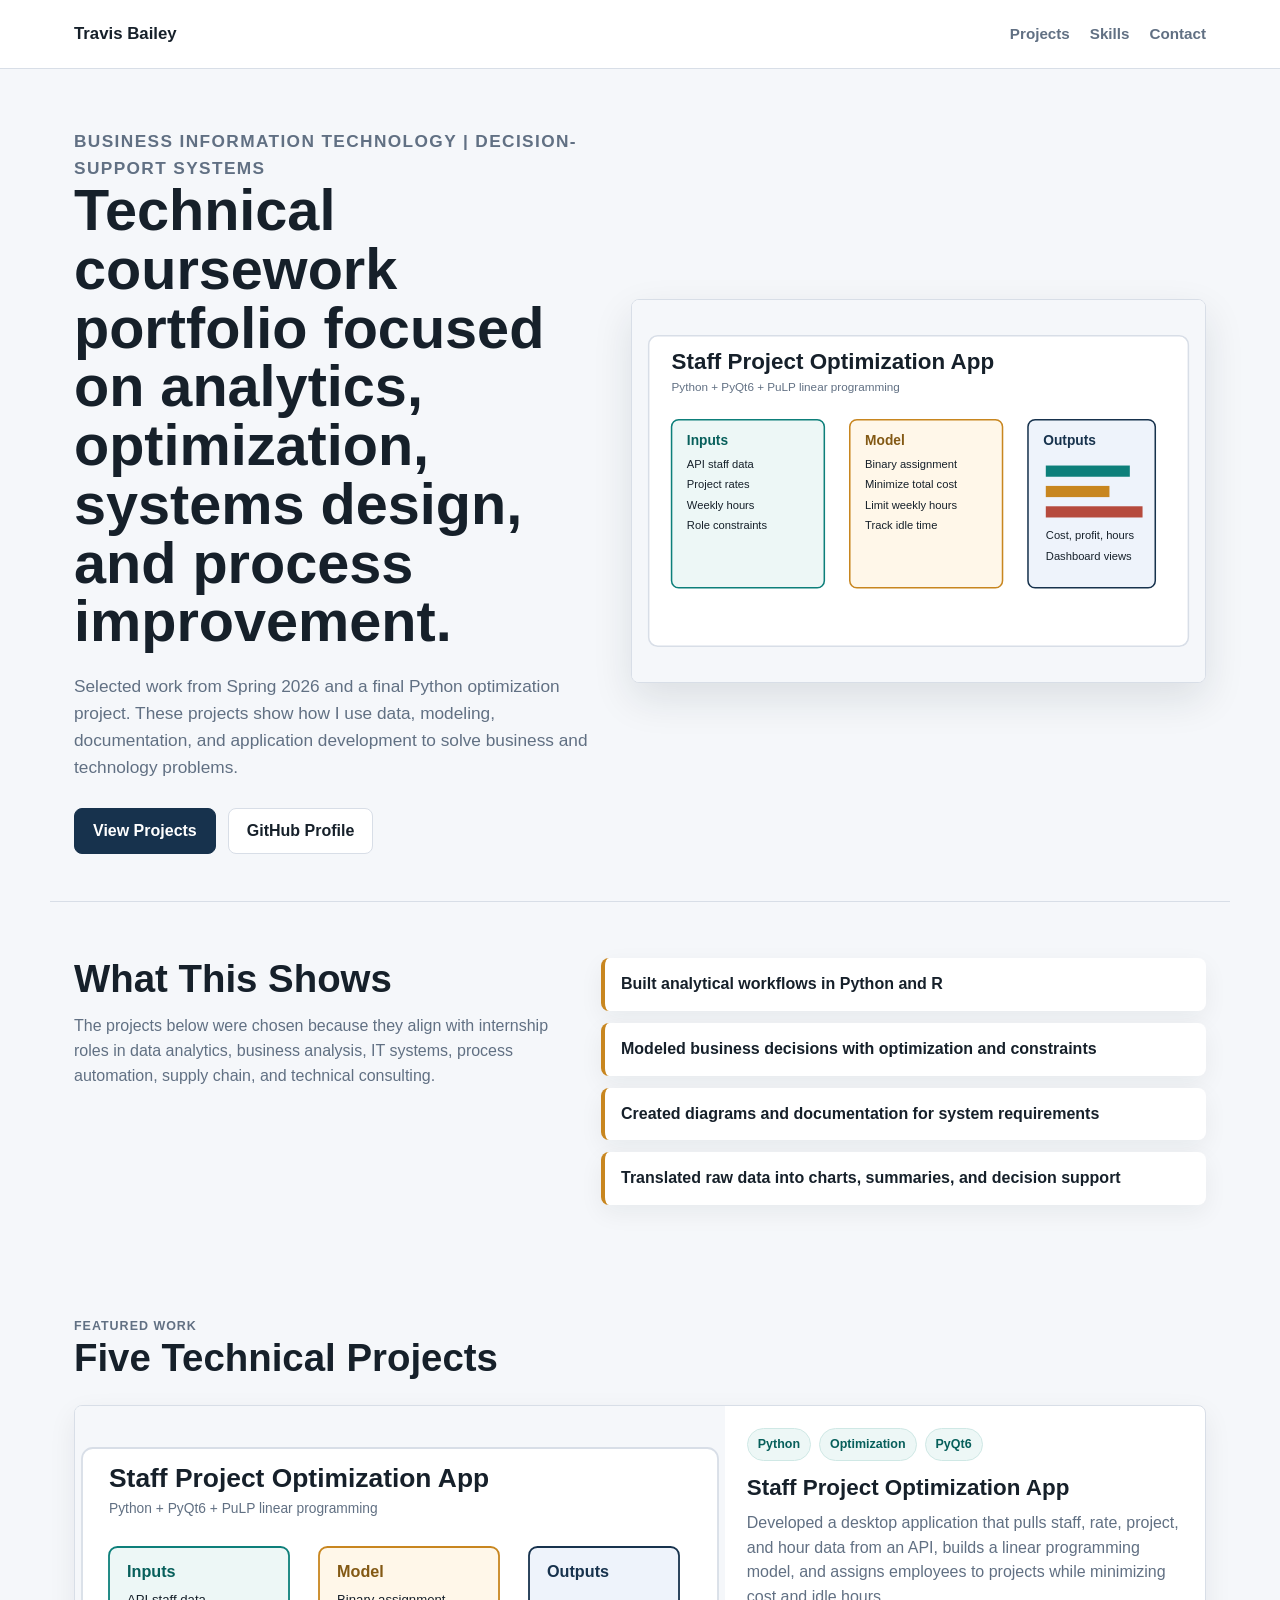
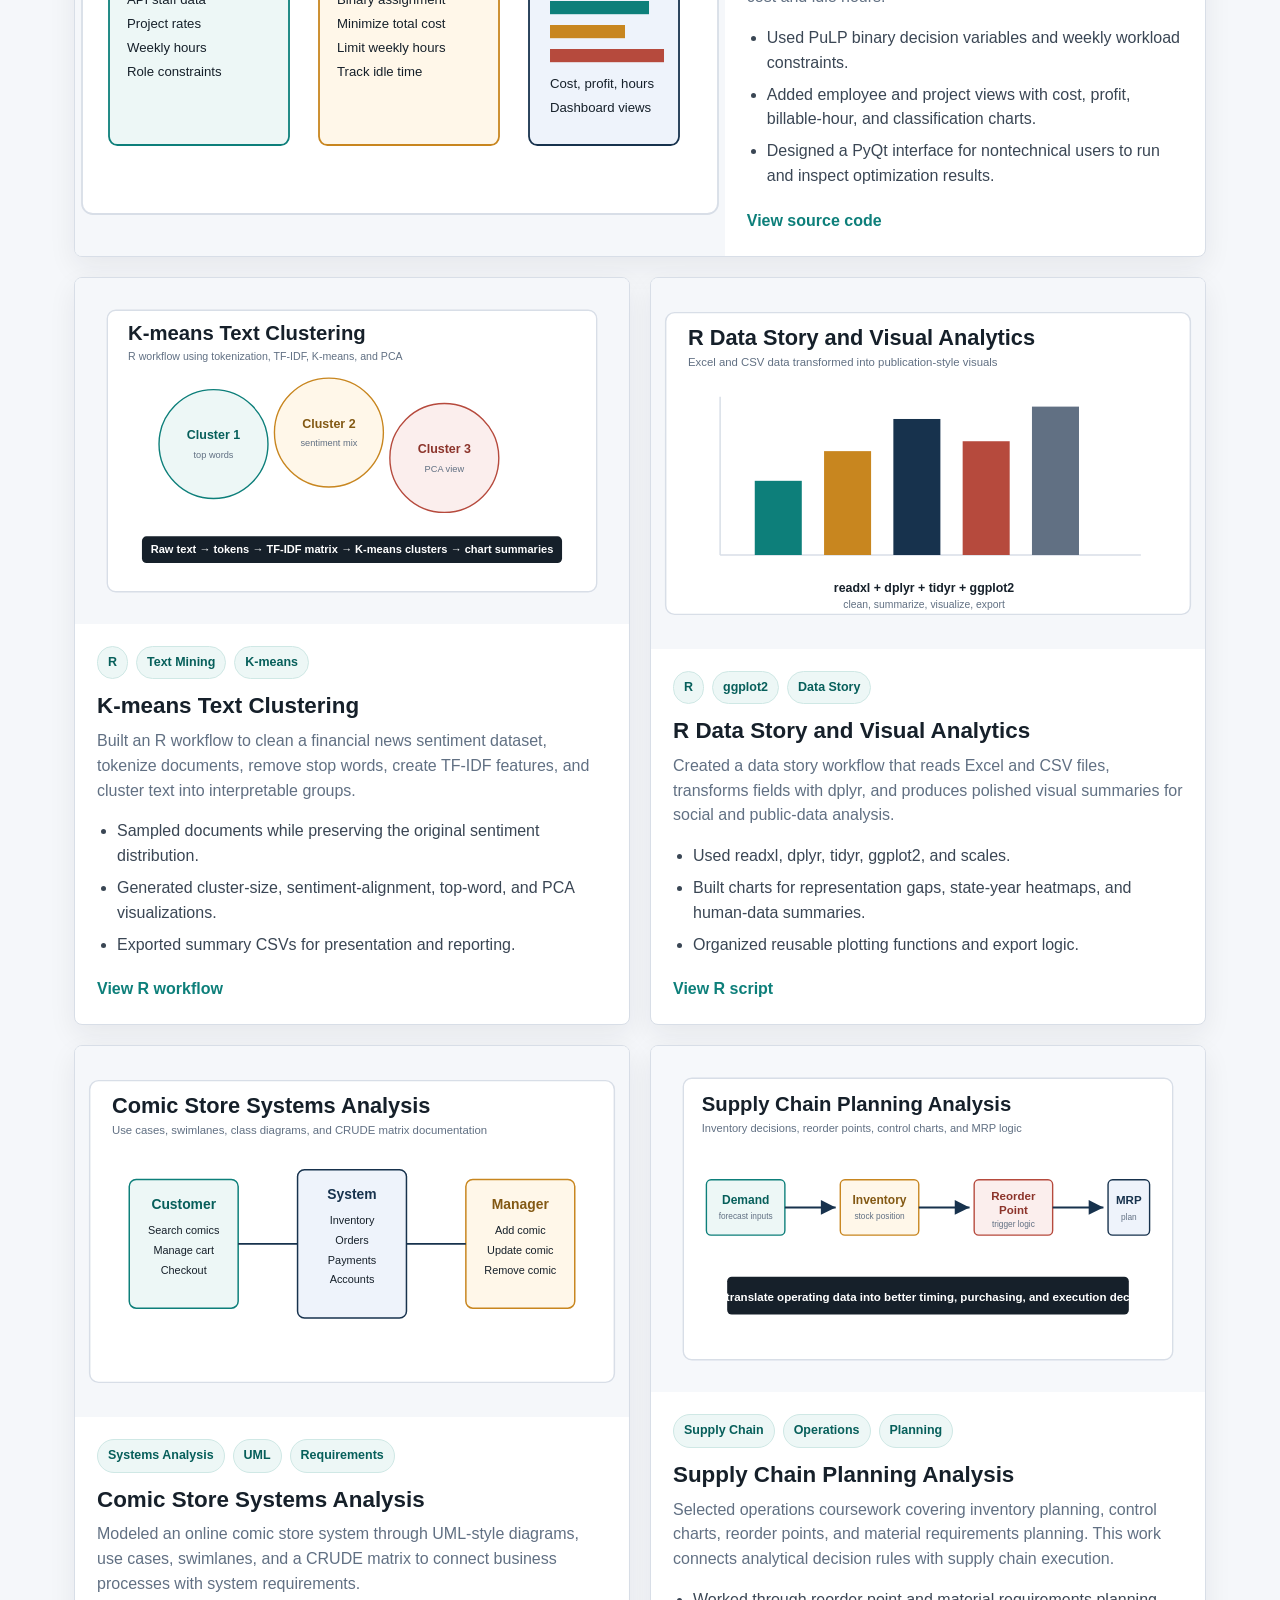
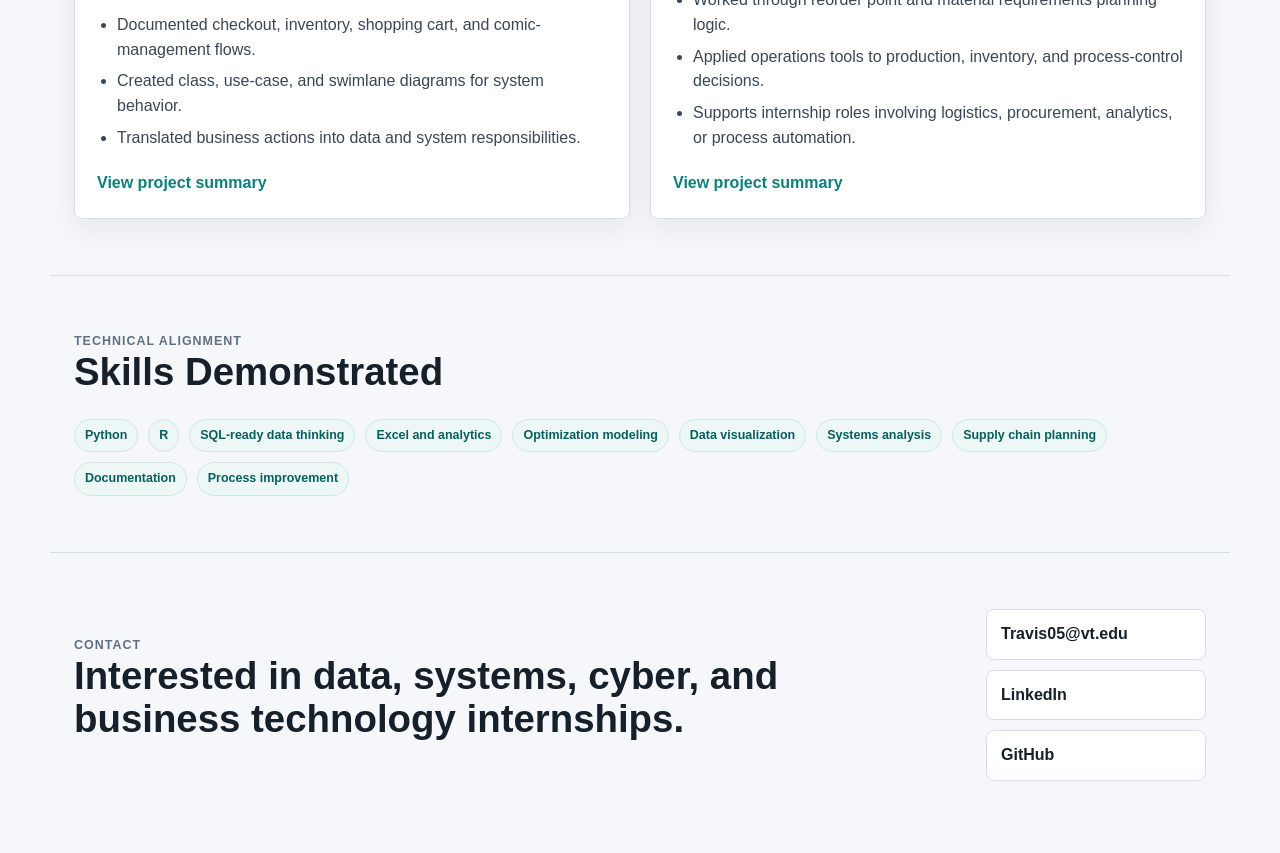
==== index.html @ 31c04463 "Add files via upload" ====
<!doctype html>
<html lang="en">
  <head>
    <meta charset="utf-8">
    <meta name="viewport" content="width=device-width, initial-scale=1">
    <title>Travis Bailey | Technical Project Portfolio</title>
    <meta
      name="description"
      content="Technical portfolio for Travis Bailey, featuring analytics, optimization, systems analysis, and supply chain coursework."
    >
    <link rel="stylesheet" href="styles.css">
  </head>
  <body>
    <header class="site-header">
      <nav class="nav" aria-label="Primary">
        <a class="brand" href="#top">Travis Bailey</a>
        <div class="nav-links">
          <a href="#projects">Projects</a>
          <a href="#skills">Skills</a>
          <a href="#contact">Contact</a>
        </div>
      </nav>
    </header>

    <main id="top">
      <section class="hero">
        <div class="hero-copy">
          <p class="eyebrow">Business Information Technology | Decision-Support Systems</p>
          <h1>Technical coursework portfolio focused on analytics, optimization, systems design, and process improvement.</h1>
          <p>
            Selected work from Spring 2026 and a final Python optimization project. These projects show how I use data,
            modeling, documentation, and application development to solve business and technology problems.
          </p>
          <div class="hero-actions">
            <a class="button primary" href="#projects">View Projects</a>
            <a class="button secondary" href="https://github.com/tavisbailey3454">GitHub Profile</a>
          </div>
        </div>
        <figure class="hero-visual">
          <img src="assets/images/staff-project-optimization.svg" alt="Illustrated dashboard for a Python staffing optimization app">
        </figure>
      </section>

      <section class="section intro" aria-labelledby="portfolio-summary">
        <div>
          <h2 id="portfolio-summary">What This Shows</h2>
          <p>
            The projects below were chosen because they align with internship roles in data analytics, business analysis,
            IT systems, process automation, supply chain, and technical consulting.
          </p>
        </div>
        <ul class="proof-points">
          <li>Built analytical workflows in Python and R</li>
          <li>Modeled business decisions with optimization and constraints</li>
          <li>Created diagrams and documentation for system requirements</li>
          <li>Translated raw data into charts, summaries, and decision support</li>
        </ul>
      </section>

      <section class="section" id="projects" aria-labelledby="project-heading">
        <div class="section-heading">
          <p class="eyebrow">Featured Work</p>
          <h2 id="project-heading">Five Technical Projects</h2>
        </div>

        <div class="project-grid">
          <article class="project-card featured">
            <img src="assets/images/staff-project-optimization.svg" alt="Python app dashboard illustration for staffing optimization">
            <div class="project-body">
              <div class="project-meta">
                <span>Python</span>
                <span>Optimization</span>
                <span>PyQt6</span>
              </div>
              <h3>Staff Project Optimization App</h3>
              <p>
                Developed a desktop application that pulls staff, rate, project, and hour data from an API, builds a
                linear programming model, and assigns employees to projects while minimizing cost and idle hours.
              </p>
              <ul>
                <li>Used PuLP binary decision variables and weekly workload constraints.</li>
                <li>Added employee and project views with cost, profit, billable-hour, and classification charts.</li>
                <li>Designed a PyQt interface for nontechnical users to run and inspect optimization results.</li>
              </ul>
              <a href="projects/staff-project-optimization/staff_project_optimization.py">View source code</a>
            </div>
          </article>

          <article class="project-card">
            <img src="assets/images/kmeans-text-clustering.svg" alt="K-means text clustering visualization">
            <div class="project-body">
              <div class="project-meta">
                <span>R</span>
                <span>Text Mining</span>
                <span>K-means</span>
              </div>
              <h3>K-means Text Clustering</h3>
              <p>
                Built an R workflow to clean a financial news sentiment dataset, tokenize documents, remove stop words,
                create TF-IDF features, and cluster text into interpretable groups.
              </p>
              <ul>
                <li>Sampled documents while preserving the original sentiment distribution.</li>
                <li>Generated cluster-size, sentiment-alignment, top-word, and PCA visualizations.</li>
                <li>Exported summary CSVs for presentation and reporting.</li>
              </ul>
              <a href="projects/kmeans-text-clustering/kmeans_text_clustering.R">View R workflow</a>
            </div>
          </article>

          <article class="project-card">
            <img src="assets/images/r-data-story.svg" alt="R data story visualization">
            <div class="project-body">
              <div class="project-meta">
                <span>R</span>
                <span>ggplot2</span>
                <span>Data Story</span>
              </div>
              <h3>R Data Story and Visual Analytics</h3>
              <p>
                Created a data story workflow that reads Excel and CSV files, transforms fields with dplyr, and produces
                polished visual summaries for social and public-data analysis.
              </p>
              <ul>
                <li>Used readxl, dplyr, tidyr, ggplot2, and scales.</li>
                <li>Built charts for representation gaps, state-year heatmaps, and human-data summaries.</li>
                <li>Organized reusable plotting functions and export logic.</li>
              </ul>
              <a href="projects/data-story-r-analytics/cool_data_story.R">View R script</a>
            </div>
          </article>

          <article class="project-card">
            <img src="assets/images/comic-store-systems-analysis.svg" alt="Systems analysis diagram for comic store project">
            <div class="project-body">
              <div class="project-meta">
                <span>Systems Analysis</span>
                <span>UML</span>
                <span>Requirements</span>
              </div>
              <h3>Comic Store Systems Analysis</h3>
              <p>
                Modeled an online comic store system through UML-style diagrams, use cases, swimlanes, and a CRUDE matrix
                to connect business processes with system requirements.
              </p>
              <ul>
                <li>Documented checkout, inventory, shopping cart, and comic-management flows.</li>
                <li>Created class, use-case, and swimlane diagrams for system behavior.</li>
                <li>Translated business actions into data and system responsibilities.</li>
              </ul>
              <a href="projects/comic-store-systems-analysis/README.md">View project summary</a>
            </div>
          </article>

          <article class="project-card">
            <img src="assets/images/supply-chain-planning.svg" alt="Supply chain planning flow from demand to reorder and material requirements">
            <div class="project-body">
              <div class="project-meta">
                <span>Supply Chain</span>
                <span>Operations</span>
                <span>Planning</span>
              </div>
              <h3>Supply Chain Planning Analysis</h3>
              <p>
                Selected operations coursework covering inventory planning, control charts, reorder points, and material
                requirements planning. This work connects analytical decision rules with supply chain execution.
              </p>
              <ul>
                <li>Worked through reorder point and material requirements planning logic.</li>
                <li>Applied operations tools to production, inventory, and process-control decisions.</li>
                <li>Supports internship roles involving logistics, procurement, analytics, or process automation.</li>
              </ul>
              <a href="projects/supply-chain-planning/README.md">View project summary</a>
            </div>
          </article>
        </div>
      </section>

      <section class="section skills" id="skills" aria-labelledby="skills-heading">
        <div class="section-heading">
          <p class="eyebrow">Technical Alignment</p>
          <h2 id="skills-heading">Skills Demonstrated</h2>
        </div>
        <div class="skill-list">
          <span>Python</span>
          <span>R</span>
          <span>SQL-ready data thinking</span>
          <span>Excel and analytics</span>
          <span>Optimization modeling</span>
          <span>Data visualization</span>
          <span>Systems analysis</span>
          <span>Supply chain planning</span>
          <span>Documentation</span>
          <span>Process improvement</span>
        </div>
      </section>

      <section class="section contact" id="contact" aria-labelledby="contact-heading">
        <div>
          <p class="eyebrow">Contact</p>
          <h2 id="contact-heading">Interested in data, systems, cyber, and business technology internships.</h2>
        </div>
        <div class="contact-links">
          <a href="mailto:Travis05@vt.edu">Travis05@vt.edu</a>
          <a href="https://linkedin.com/in/travis-bailey-7789a0212">LinkedIn</a>
          <a href="https://github.com/tavisbailey3454">GitHub</a>
        </div>
      </section>
    </main>
  </body>
</html>
---- styles.css ----
:root {
  color-scheme: light;
  --ink: #16202a;
  --muted: #617083;
  --line: #d8dee7;
  --panel: #ffffff;
  --soft: #f5f7fa;
  --navy: #17324d;
  --teal: #0d7f7a;
  --gold: #c8861f;
  --red: #b64a3d;
  --shadow: 0 16px 40px rgba(22, 32, 42, 0.11);
}

* {
  box-sizing: border-box;
}

html {
  scroll-behavior: smooth;
}

body {
  margin: 0;
  background: var(--soft);
  color: var(--ink);
  font-family: Arial, Helvetica, sans-serif;
  line-height: 1.55;
}

a {
  color: var(--teal);
  text-decoration: none;
}

a:hover {
  text-decoration: underline;
}

img {
  display: block;
  max-width: 100%;
}

.site-header {
  position: sticky;
  top: 0;
  z-index: 10;
  background: rgba(255, 255, 255, 0.94);
  border-bottom: 1px solid var(--line);
  backdrop-filter: blur(14px);
}

.nav {
  align-items: center;
  display: flex;
  justify-content: space-between;
  margin: 0 auto;
  max-width: 1180px;
  min-height: 68px;
  padding: 0 24px;
}

.brand {
  color: var(--ink);
  font-size: 1.05rem;
  font-weight: 800;
}

.nav-links {
  display: flex;
  gap: 20px;
}

.nav-links a {
  color: var(--muted);
  font-size: 0.95rem;
  font-weight: 700;
}

.hero {
  align-items: center;
  display: grid;
  gap: 36px;
  grid-template-columns: minmax(0, 0.95fr) minmax(420px, 1.05fr);
  margin: 0 auto;
  max-width: 1180px;
  min-height: calc(100vh - 68px);
  padding: 54px 24px 42px;
}

.hero-copy h1 {
  font-size: clamp(2.1rem, 4.5vw, 4.65rem);
  line-height: 1.02;
  margin: 0 0 22px;
}

.hero-copy p {
  color: var(--muted);
  font-size: 1.08rem;
  margin: 0;
  max-width: 680px;
}

.eyebrow {
  color: var(--teal);
  font-size: 0.78rem;
  font-weight: 800;
  letter-spacing: 0.08em;
  margin: 0 0 12px;
  text-transform: uppercase;
}

.hero-actions {
  display: flex;
  flex-wrap: wrap;
  gap: 12px;
  margin-top: 28px;
}

.button {
  align-items: center;
  border: 1px solid var(--line);
  border-radius: 8px;
  display: inline-flex;
  font-weight: 800;
  min-height: 46px;
  padding: 0 18px;
}

.button.primary {
  background: var(--navy);
  border-color: var(--navy);
  color: #ffffff;
}

.button.secondary {
  background: #ffffff;
  color: var(--ink);
}

.hero-visual {
  background: #ffffff;
  border: 1px solid var(--line);
  border-radius: 8px;
  box-shadow: var(--shadow);
  margin: 0;
  overflow: hidden;
}

.hero-visual img {
  aspect-ratio: 3 / 2;
  height: 100%;
  object-fit: cover;
  width: 100%;
}

.section {
  margin: 0 auto;
  max-width: 1180px;
  padding: 56px 24px;
}

.intro {
  align-items: start;
  border-top: 1px solid var(--line);
  display: grid;
  gap: 32px;
  grid-template-columns: minmax(0, 0.9fr) minmax(320px, 1.1fr);
}

.section h2 {
  font-size: clamp(1.6rem, 3vw, 2.45rem);
  line-height: 1.1;
  margin: 0 0 14px;
}

.section p {
  color: var(--muted);
  margin: 0;
}

.proof-points {
  display: grid;
  gap: 12px;
  list-style: none;
  margin: 0;
  padding: 0;
}

.proof-points li {
  background: #ffffff;
  border-left: 4px solid var(--gold);
  border-radius: 8px;
  box-shadow: 0 8px 24px rgba(22, 32, 42, 0.06);
  font-weight: 700;
  padding: 14px 16px;
}

.section-heading {
  margin-bottom: 26px;
}

.project-grid {
  display: grid;
  gap: 20px;
  grid-template-columns: repeat(2, minmax(0, 1fr));
}

.project-card {
  background: var(--panel);
  border: 1px solid var(--line);
  border-radius: 8px;
  box-shadow: 0 10px 28px rgba(22, 32, 42, 0.07);
  display: flex;
  flex-direction: column;
  overflow: hidden;
}

.project-card.featured {
  grid-column: 1 / -1;
  display: grid;
  grid-template-columns: minmax(0, 1.15fr) minmax(380px, 0.85fr);
}

.project-card img {
  aspect-ratio: 16 / 10;
  background: #eef2f5;
  height: 100%;
  object-fit: cover;
  width: 100%;
}

.project-card.featured img {
  aspect-ratio: auto;
}

.project-body {
  display: flex;
  flex: 1;
  flex-direction: column;
  padding: 22px;
}

.project-meta {
  display: flex;
  flex-wrap: wrap;
  gap: 8px;
  margin-bottom: 14px;
}

.project-meta span,
.skill-list span {
  background: #edf7f6;
  border: 1px solid #cfe8e5;
  border-radius: 999px;
  color: #075f5b;
  font-size: 0.78rem;
  font-weight: 800;
  padding: 6px 10px;
}

.project-card h3 {
  font-size: 1.4rem;
  line-height: 1.15;
  margin: 0 0 10px;
}

.project-card p {
  color: var(--muted);
  margin: 0 0 16px;
}

.project-card ul {
  color: #3a4654;
  margin: 0 0 20px;
  padding-left: 20px;
}

.project-card li + li {
  margin-top: 7px;
}

.project-card a {
  font-weight: 800;
  margin-top: auto;
}

.skills {
  border-top: 1px solid var(--line);
}

.skill-list {
  display: flex;
  flex-wrap: wrap;
  gap: 10px;
}

.contact {
  align-items: center;
  border-top: 1px solid var(--line);
  display: flex;
  gap: 24px;
  justify-content: space-between;
  padding-bottom: 72px;
}

.contact h2 {
  max-width: 760px;
}

.contact-links {
  display: flex;
  flex-direction: column;
  gap: 10px;
  min-width: 220px;
}

.contact-links a {
  background: #ffffff;
  border: 1px solid var(--line);
  border-radius: 8px;
  color: var(--ink);
  font-weight: 800;
  padding: 12px 14px;
}

@media (max-width: 900px) {
  .hero,
  .intro,
  .project-card.featured {
    grid-template-columns: 1fr;
  }

  .hero {
    min-height: auto;
  }

  .project-grid {
    grid-template-columns: 1fr;
  }

  .contact {
    align-items: flex-start;
    flex-direction: column;
  }
}

@media (max-width: 620px) {
  .nav {
    align-items: flex-start;
    flex-direction: column;
    gap: 10px;
    padding-bottom: 14px;
    padding-top: 14px;
  }

  .nav-links {
    gap: 14px;
  }

  .hero,
  .section {
    padding-left: 18px;
    padding-right: 18px;
  }
}
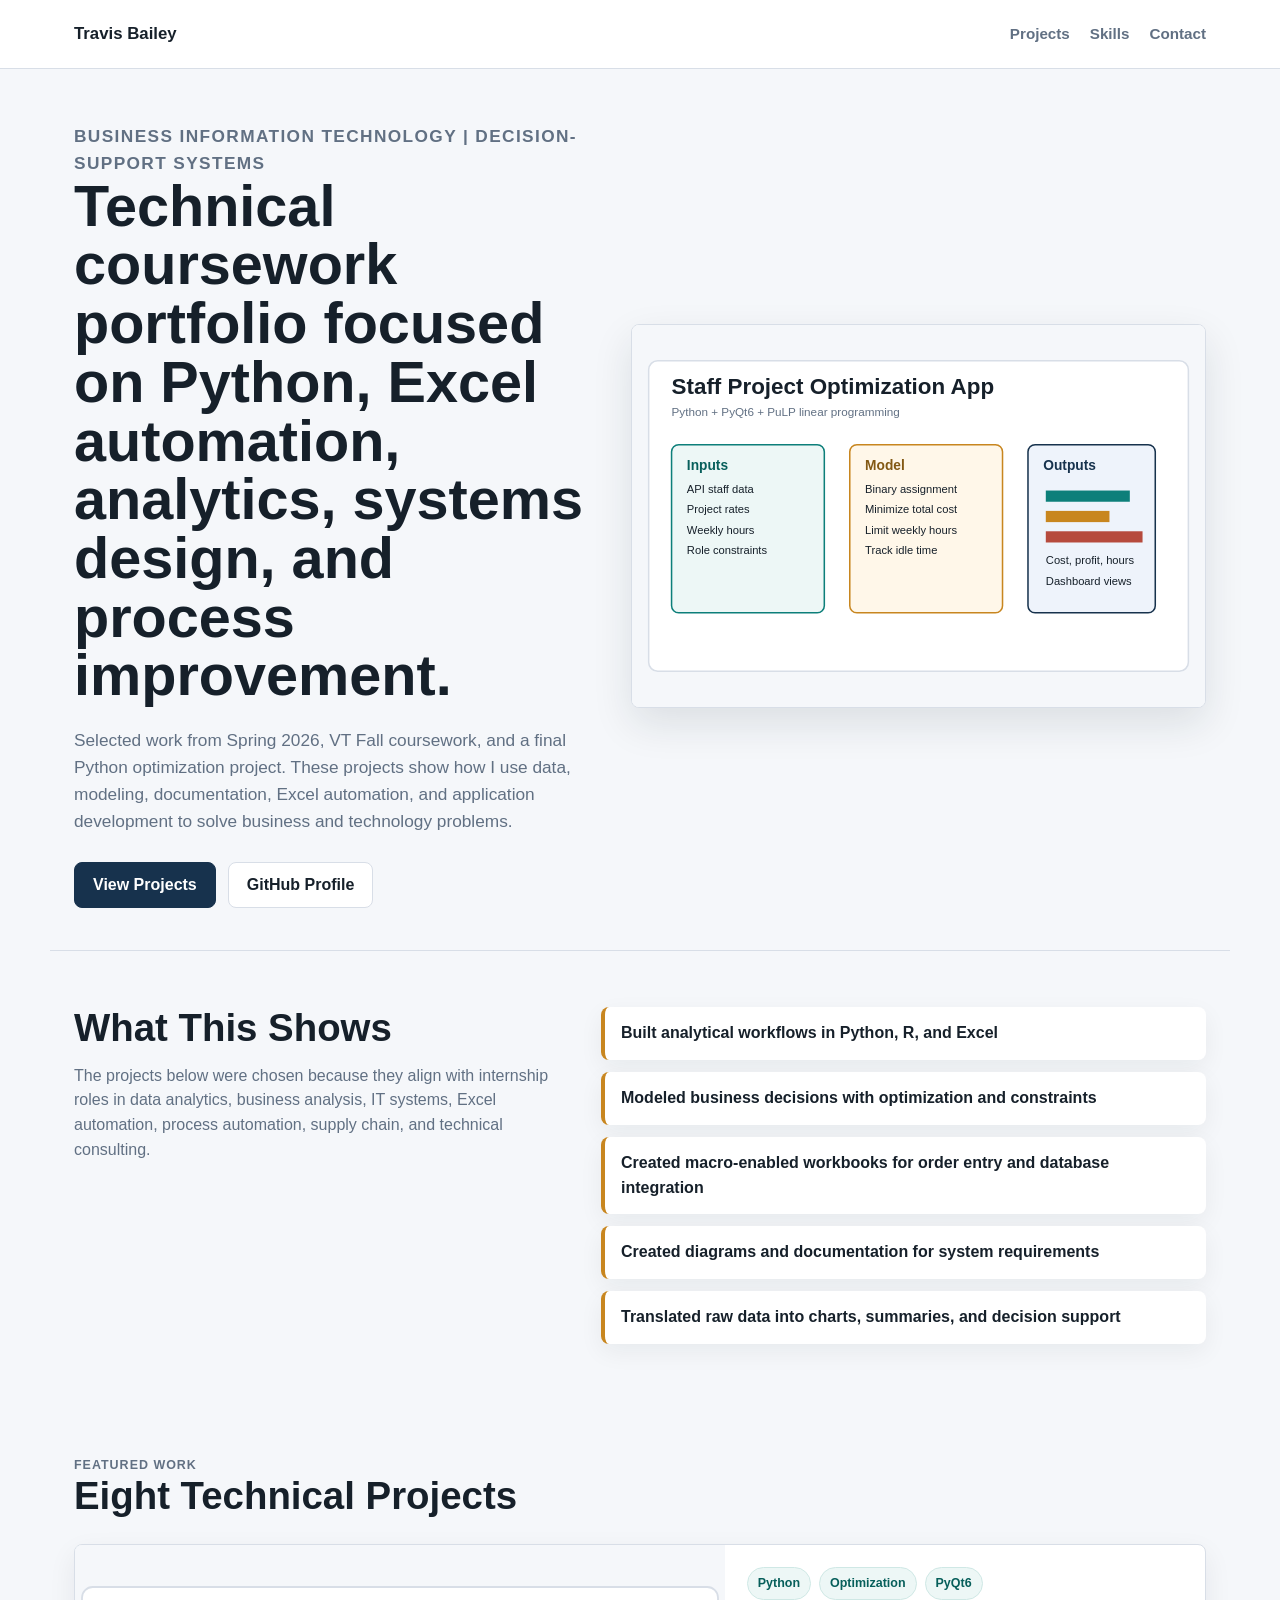
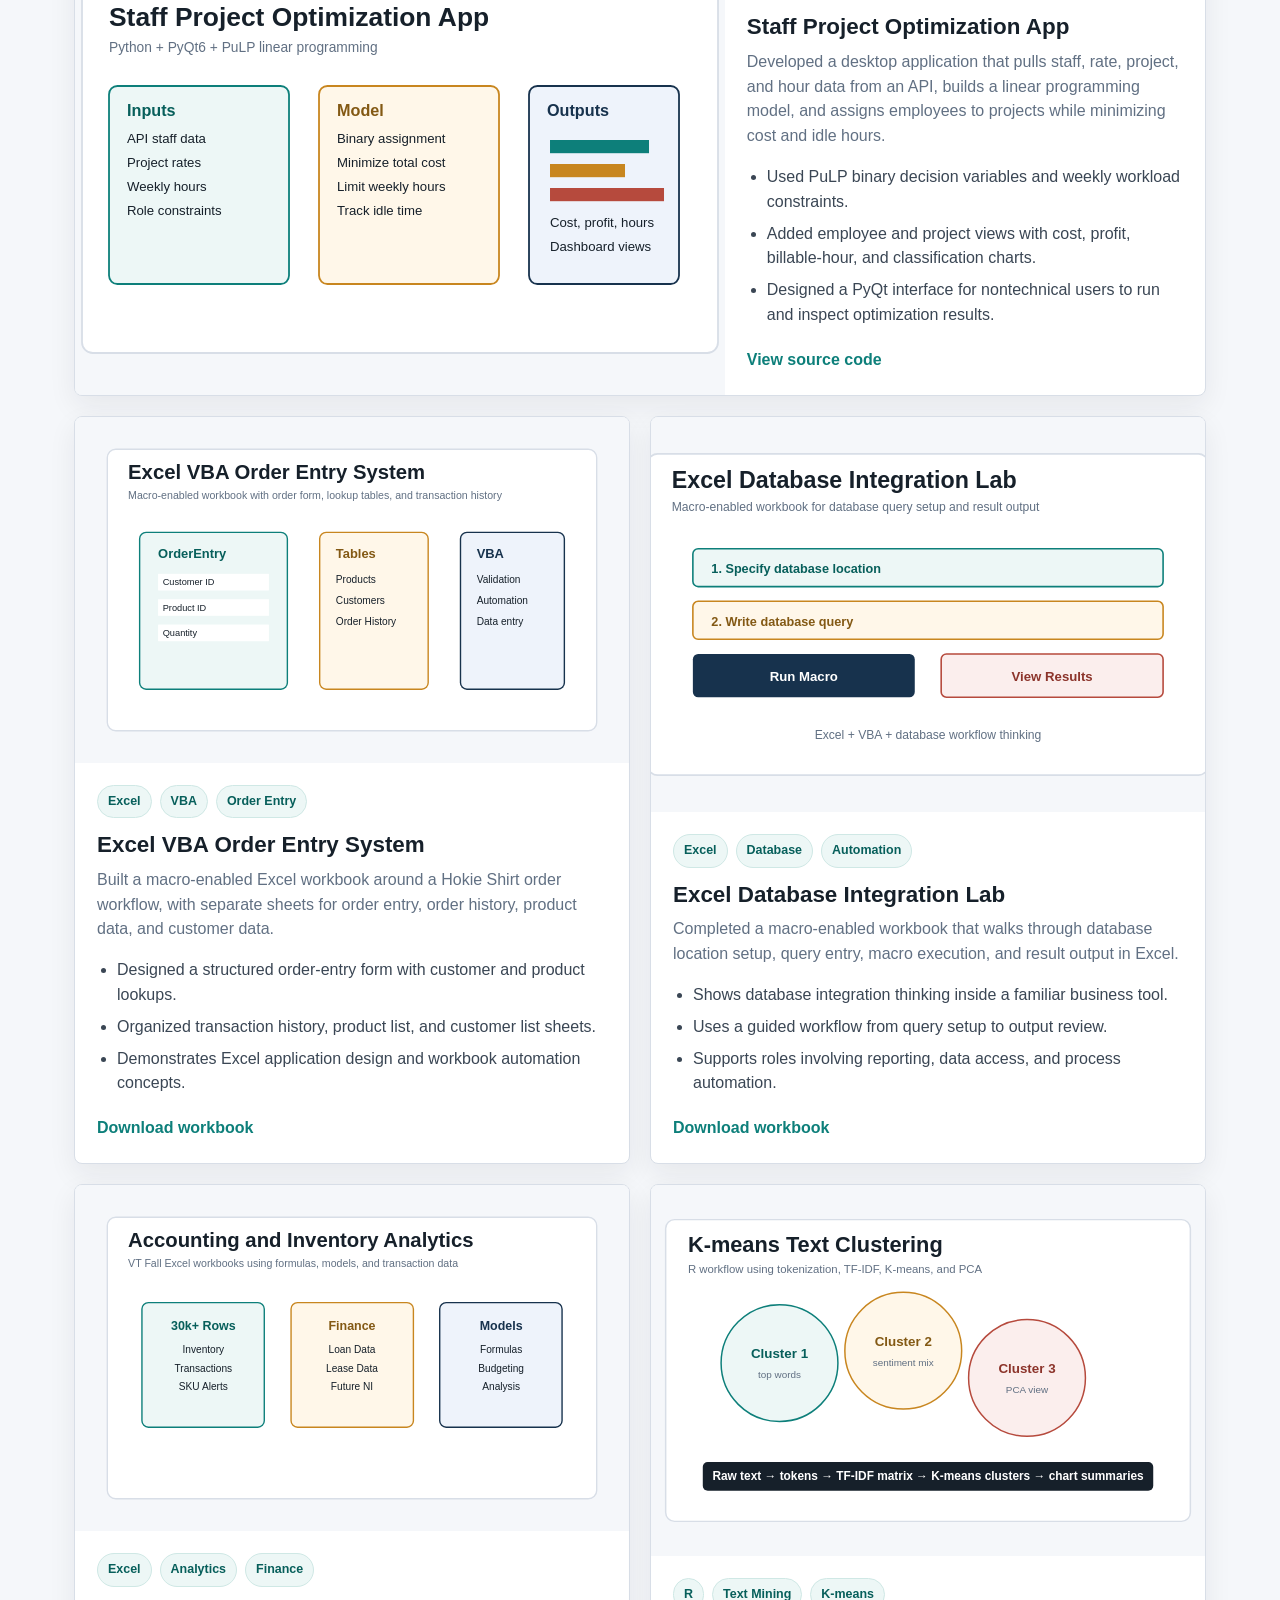
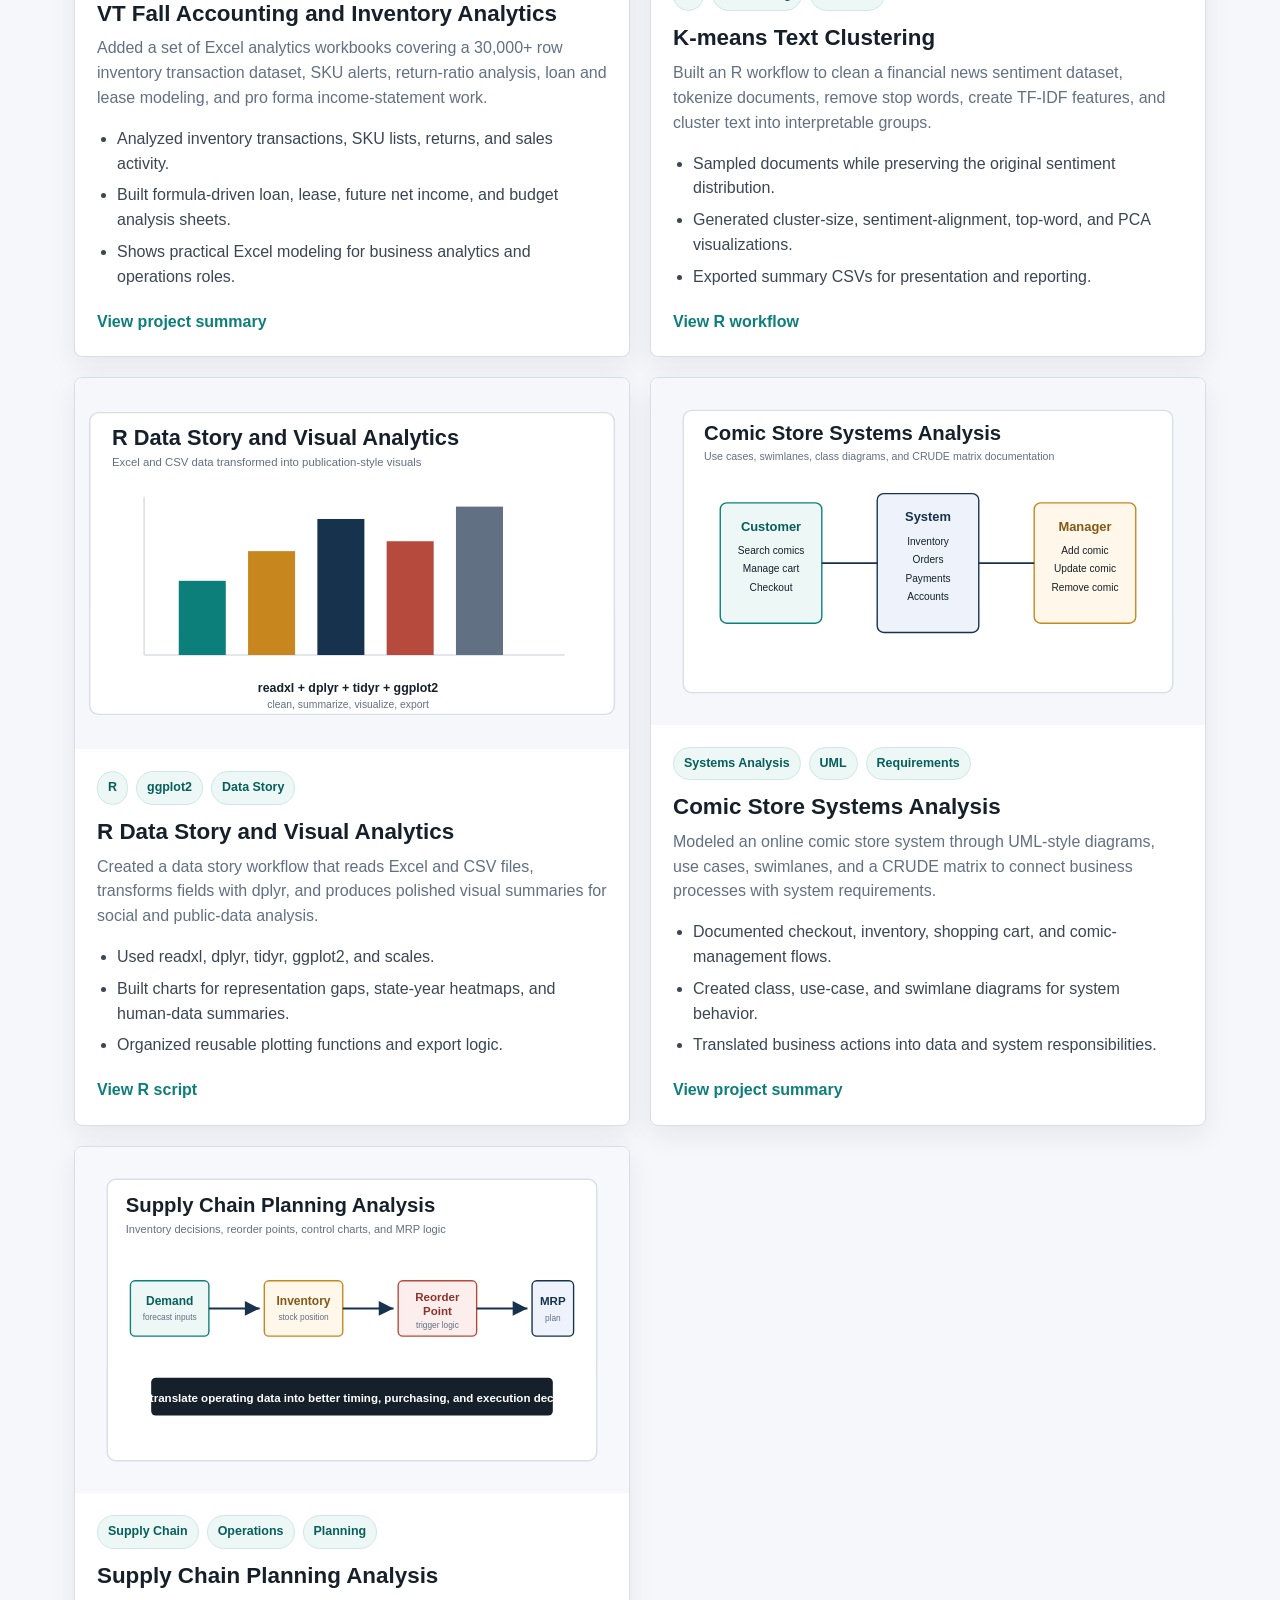
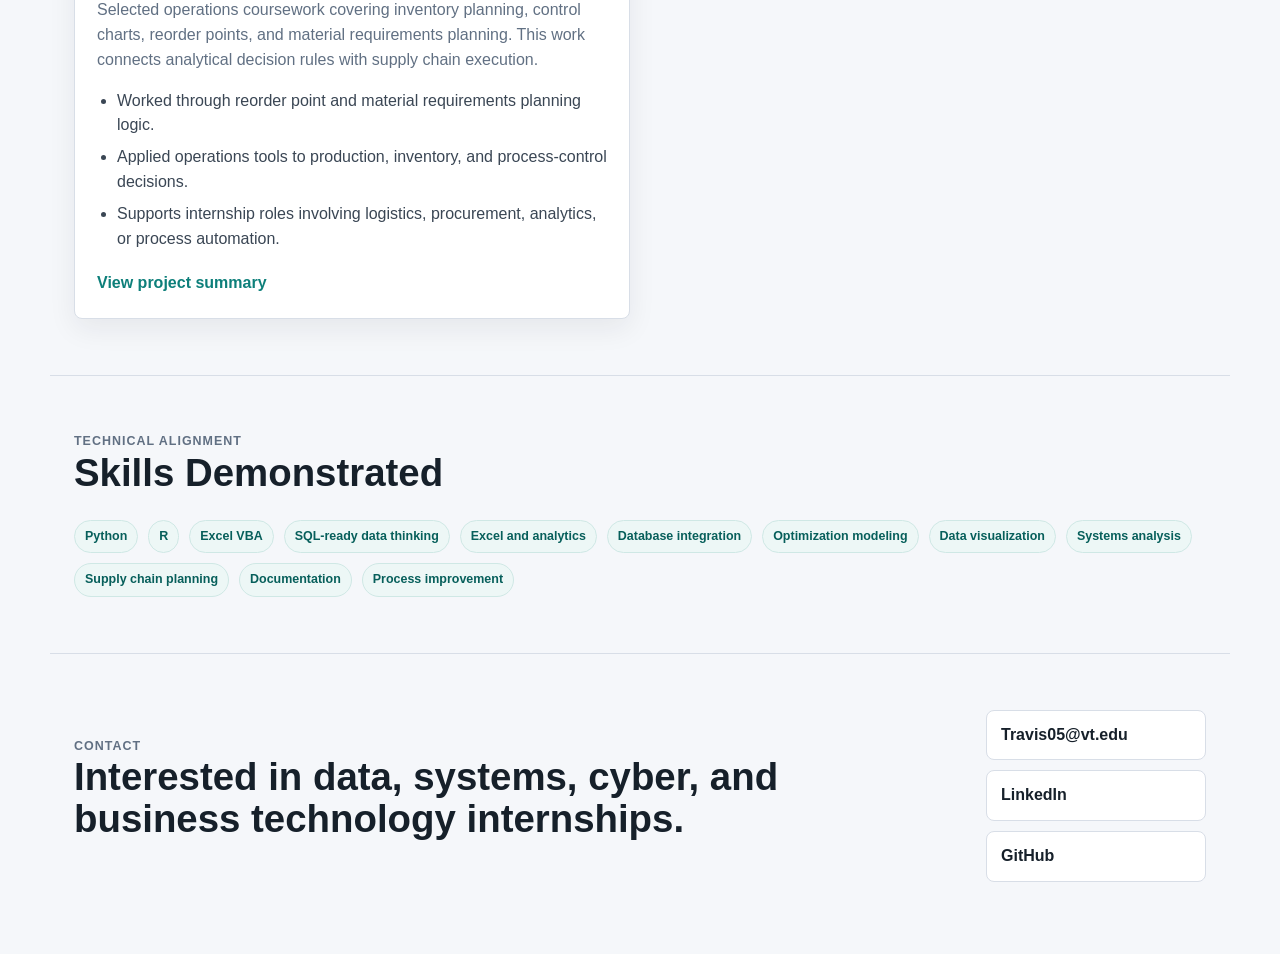
==== commit 690b95cb: "Add Excel automation and VT Fall analytics projects" ====
--- a/index.html
+++ b/index.html
@@ -26,10 +26,11 @@
       <section class="hero">
         <div class="hero-copy">
           <p class="eyebrow">Business Information Technology | Decision-Support Systems</p>
-          <h1>Technical coursework portfolio focused on analytics, optimization, systems design, and process improvement.</h1>
+          <h1>Technical coursework portfolio focused on Python, Excel automation, analytics, systems design, and process improvement.</h1>
           <p>
-            Selected work from Spring 2026 and a final Python optimization project. These projects show how I use data,
-            modeling, documentation, and application development to solve business and technology problems.
+            Selected work from Spring 2026, VT Fall coursework, and a final Python optimization project. These projects
+            show how I use data, modeling, documentation, Excel automation, and application development to solve business
+            and technology problems.
           </p>
           <div class="hero-actions">
             <a class="button primary" href="#projects">View Projects</a>
@@ -46,12 +47,13 @@
           <h2 id="portfolio-summary">What This Shows</h2>
           <p>
             The projects below were chosen because they align with internship roles in data analytics, business analysis,
-            IT systems, process automation, supply chain, and technical consulting.
+            IT systems, Excel automation, process automation, supply chain, and technical consulting.
           </p>
         </div>
         <ul class="proof-points">
-          <li>Built analytical workflows in Python and R</li>
+          <li>Built analytical workflows in Python, R, and Excel</li>
           <li>Modeled business decisions with optimization and constraints</li>
+          <li>Created macro-enabled workbooks for order entry and database integration</li>
           <li>Created diagrams and documentation for system requirements</li>
           <li>Translated raw data into charts, summaries, and decision support</li>
         </ul>
@@ -60,7 +62,7 @@
       <section class="section" id="projects" aria-labelledby="project-heading">
         <div class="section-heading">
           <p class="eyebrow">Featured Work</p>
-          <h2 id="project-heading">Five Technical Projects</h2>
+          <h2 id="project-heading">Eight Technical Projects</h2>
         </div>
 
         <div class="project-grid">
@@ -83,6 +85,72 @@
                 <li>Designed a PyQt interface for nontechnical users to run and inspect optimization results.</li>
               </ul>
               <a href="projects/staff-project-optimization/staff_project_optimization.py">View source code</a>
+            </div>
+          </article>
+
+          <article class="project-card">
+            <img src="assets/images/excel-vba-order-entry.svg" alt="Excel VBA order entry workbook visualization">
+            <div class="project-body">
+              <div class="project-meta">
+                <span>Excel</span>
+                <span>VBA</span>
+                <span>Order Entry</span>
+              </div>
+              <h3>Excel VBA Order Entry System</h3>
+              <p>
+                Built a macro-enabled Excel workbook around a Hokie Shirt order workflow, with separate sheets for order
+                entry, order history, product data, and customer data.
+              </p>
+              <ul>
+                <li>Designed a structured order-entry form with customer and product lookups.</li>
+                <li>Organized transaction history, product list, and customer list sheets.</li>
+                <li>Demonstrates Excel application design and workbook automation concepts.</li>
+              </ul>
+              <a href="projects/excel-vba-order-entry/lab-9-order-entry.xlsm">Download workbook</a>
+            </div>
+          </article>
+
+          <article class="project-card">
+            <img src="assets/images/excel-database-integration.svg" alt="Excel database integration workflow visualization">
+            <div class="project-body">
+              <div class="project-meta">
+                <span>Excel</span>
+                <span>Database</span>
+                <span>Automation</span>
+              </div>
+              <h3>Excel Database Integration Lab</h3>
+              <p>
+                Completed a macro-enabled workbook that walks through database location setup, query entry, macro
+                execution, and result output in Excel.
+              </p>
+              <ul>
+                <li>Shows database integration thinking inside a familiar business tool.</li>
+                <li>Uses a guided workflow from query setup to output review.</li>
+                <li>Supports roles involving reporting, data access, and process automation.</li>
+              </ul>
+              <a href="projects/excel-database-integration/lab-11-database-integration.xlsm">Download workbook</a>
+            </div>
+          </article>
+
+          <article class="project-card">
+            <img src="assets/images/accounting-analytics.svg" alt="Accounting and inventory analytics workbook collection visualization">
+            <div class="project-body">
+              <div class="project-meta">
+                <span>Excel</span>
+                <span>Analytics</span>
+                <span>Finance</span>
+              </div>
+              <h3>VT Fall Accounting and Inventory Analytics</h3>
+              <p>
+                Added a set of Excel analytics workbooks covering a 30,000+ row inventory transaction dataset, SKU alerts,
+                return-ratio analysis, loan and lease modeling, and pro forma income-statement work.
+              </p>
+              <ul>
+                <li>Analyzed inventory transactions, SKU lists, returns, and sales activity.</li>
+                <li>Built formula-driven loan, lease, future net income, and budget analysis sheets.</li>
+                <li>Shows practical Excel modeling for business analytics and operations roles.</li>
+              </ul>
+              <a href="projects/vt-fall-accounting-analytics/README.md">View project summary</a>
             </div>
           </article>
 
@@ -184,8 +252,10 @@
         <div class="skill-list">
           <span>Python</span>
           <span>R</span>
+          <span>Excel VBA</span>
           <span>SQL-ready data thinking</span>
           <span>Excel and analytics</span>
+          <span>Database integration</span>
           <span>Optimization modeling</span>
           <span>Data visualization</span>
           <span>Systems analysis</span>
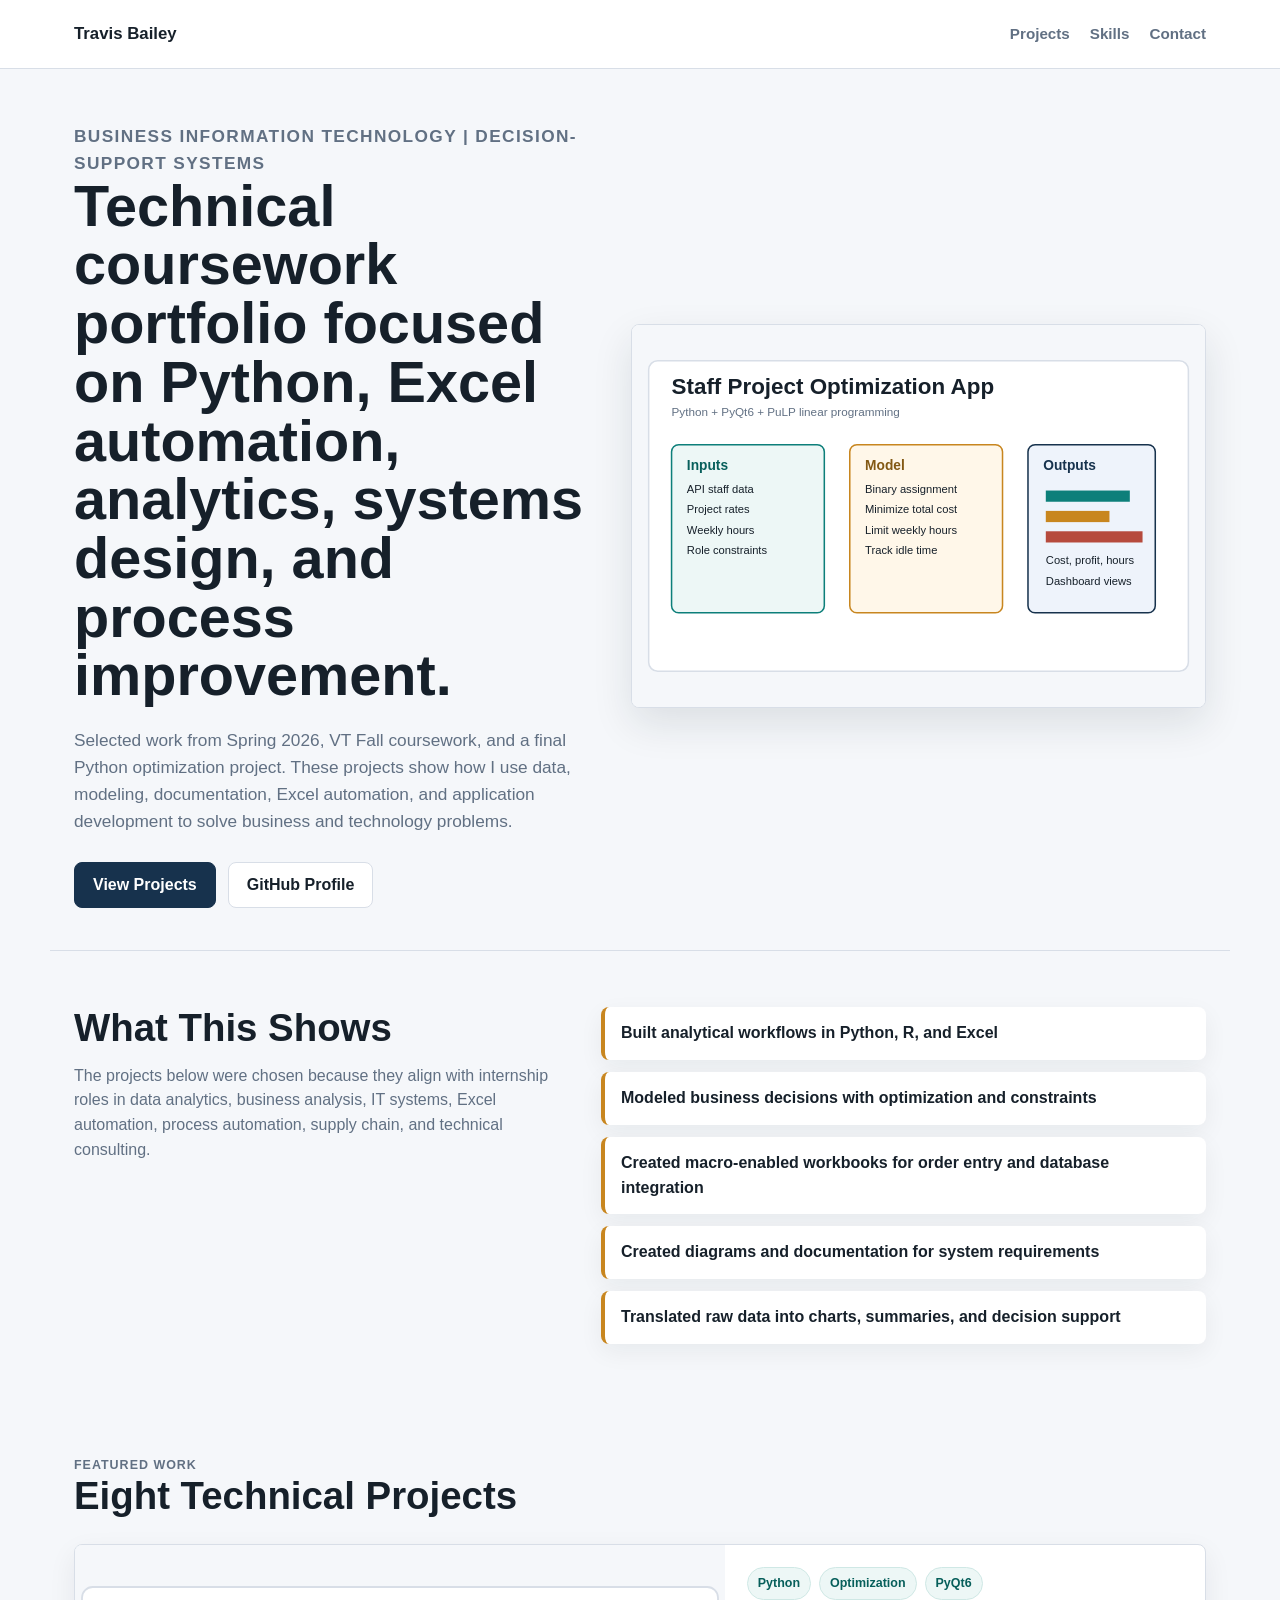
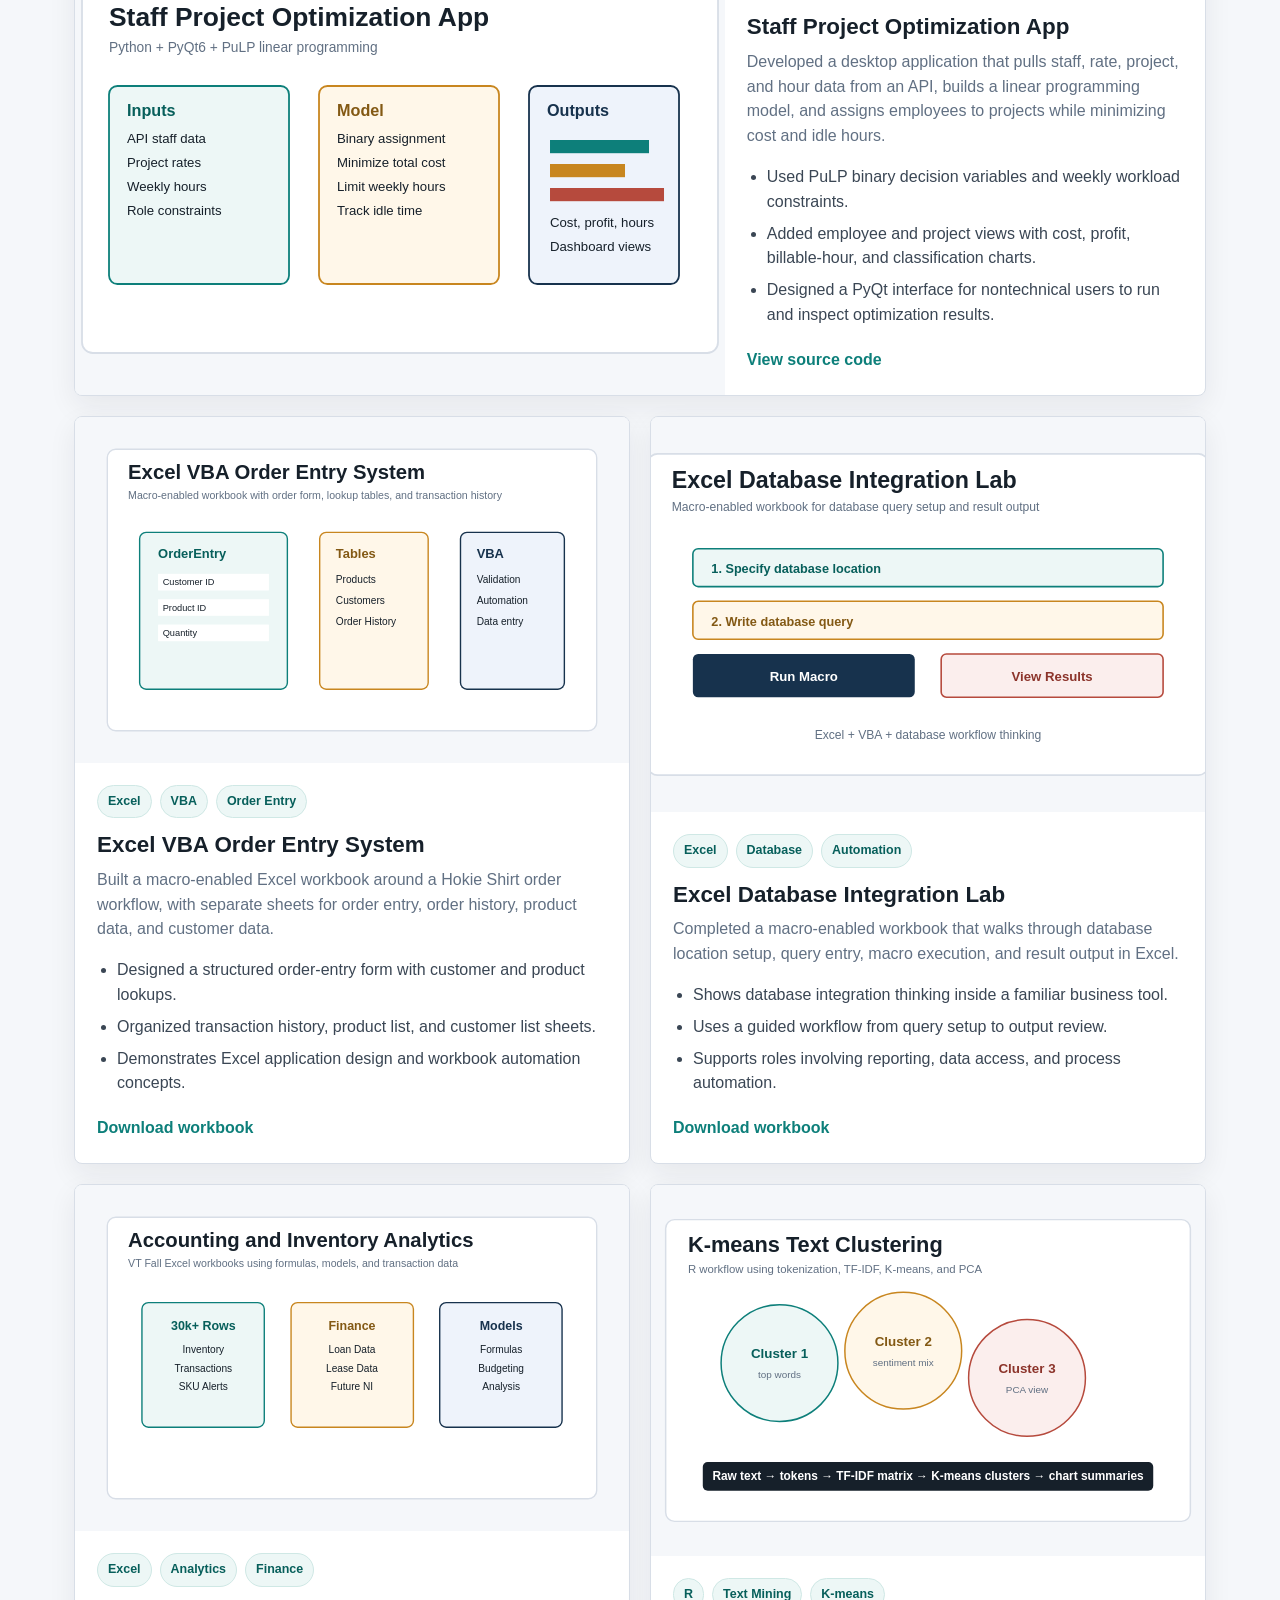
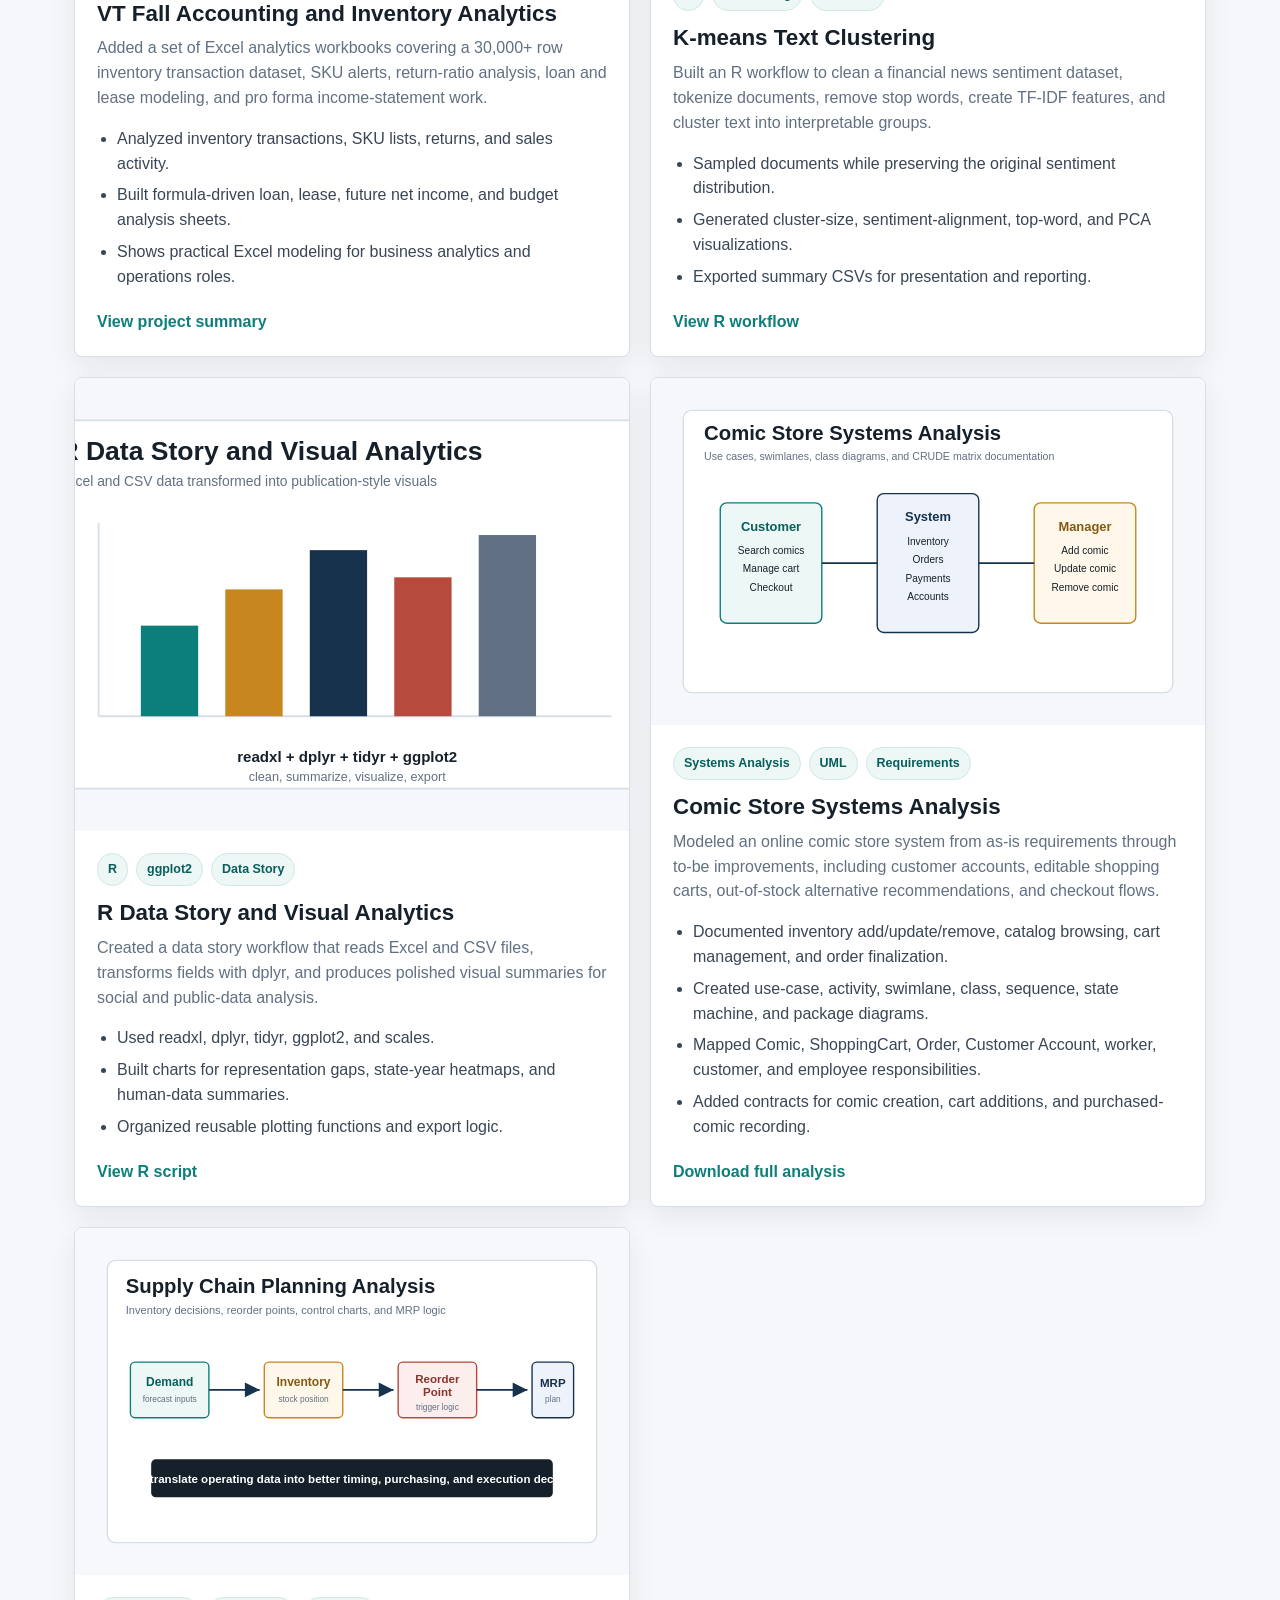
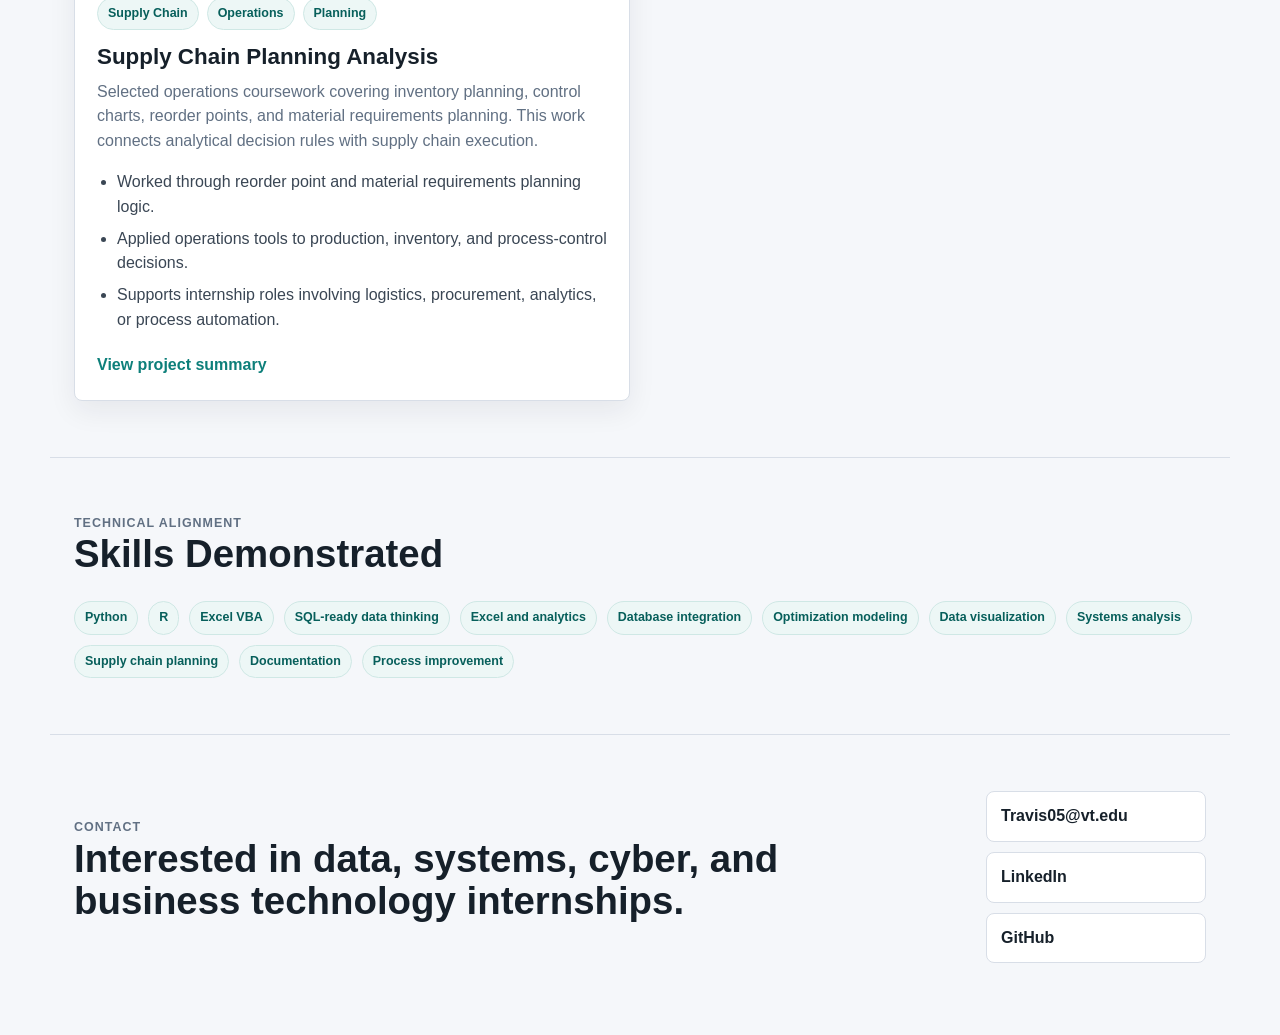
==== commit d08ffbf4: "Update comic store details and LinkedIn link" ====
--- a/index.html
+++ b/index.html
@@ -208,15 +208,16 @@
               </div>
               <h3>Comic Store Systems Analysis</h3>
               <p>
-                Modeled an online comic store system through UML-style diagrams, use cases, swimlanes, and a CRUDE matrix
-                to connect business processes with system requirements.
-              </p>
-              <ul>
-                <li>Documented checkout, inventory, shopping cart, and comic-management flows.</li>
-                <li>Created class, use-case, and swimlane diagrams for system behavior.</li>
-                <li>Translated business actions into data and system responsibilities.</li>
-              </ul>
-              <a href="projects/comic-store-systems-analysis/README.md">View project summary</a>
+                Modeled an online comic store system from as-is requirements through to-be improvements, including
+                customer accounts, editable shopping carts, out-of-stock alternative recommendations, and checkout flows.
+              </p>
+              <ul>
+                <li>Documented inventory add/update/remove, catalog browsing, cart management, and order finalization.</li>
+                <li>Created use-case, activity, swimlane, class, sequence, state machine, and package diagrams.</li>
+                <li>Mapped Comic, ShoppingCart, Order, Customer Account, worker, customer, and employee responsibilities.</li>
+                <li>Added contracts for comic creation, cart additions, and purchased-comic recording.</li>
+              </ul>
+              <a href="projects/comic-store-systems-analysis/ComicStore-systems-analysis.docx">Download full analysis</a>
             </div>
           </article>
 
@@ -272,7 +273,7 @@
         </div>
         <div class="contact-links">
           <a href="mailto:Travis05@vt.edu">Travis05@vt.edu</a>
-          <a href="https://linkedin.com/in/travis-bailey-7789a0212">LinkedIn</a>
+          <a href="https://www.linkedin.com/in/travis-bailey-3360512ba">LinkedIn</a>
           <a href="https://github.com/tavisbailey3454">GitHub</a>
         </div>
       </section>
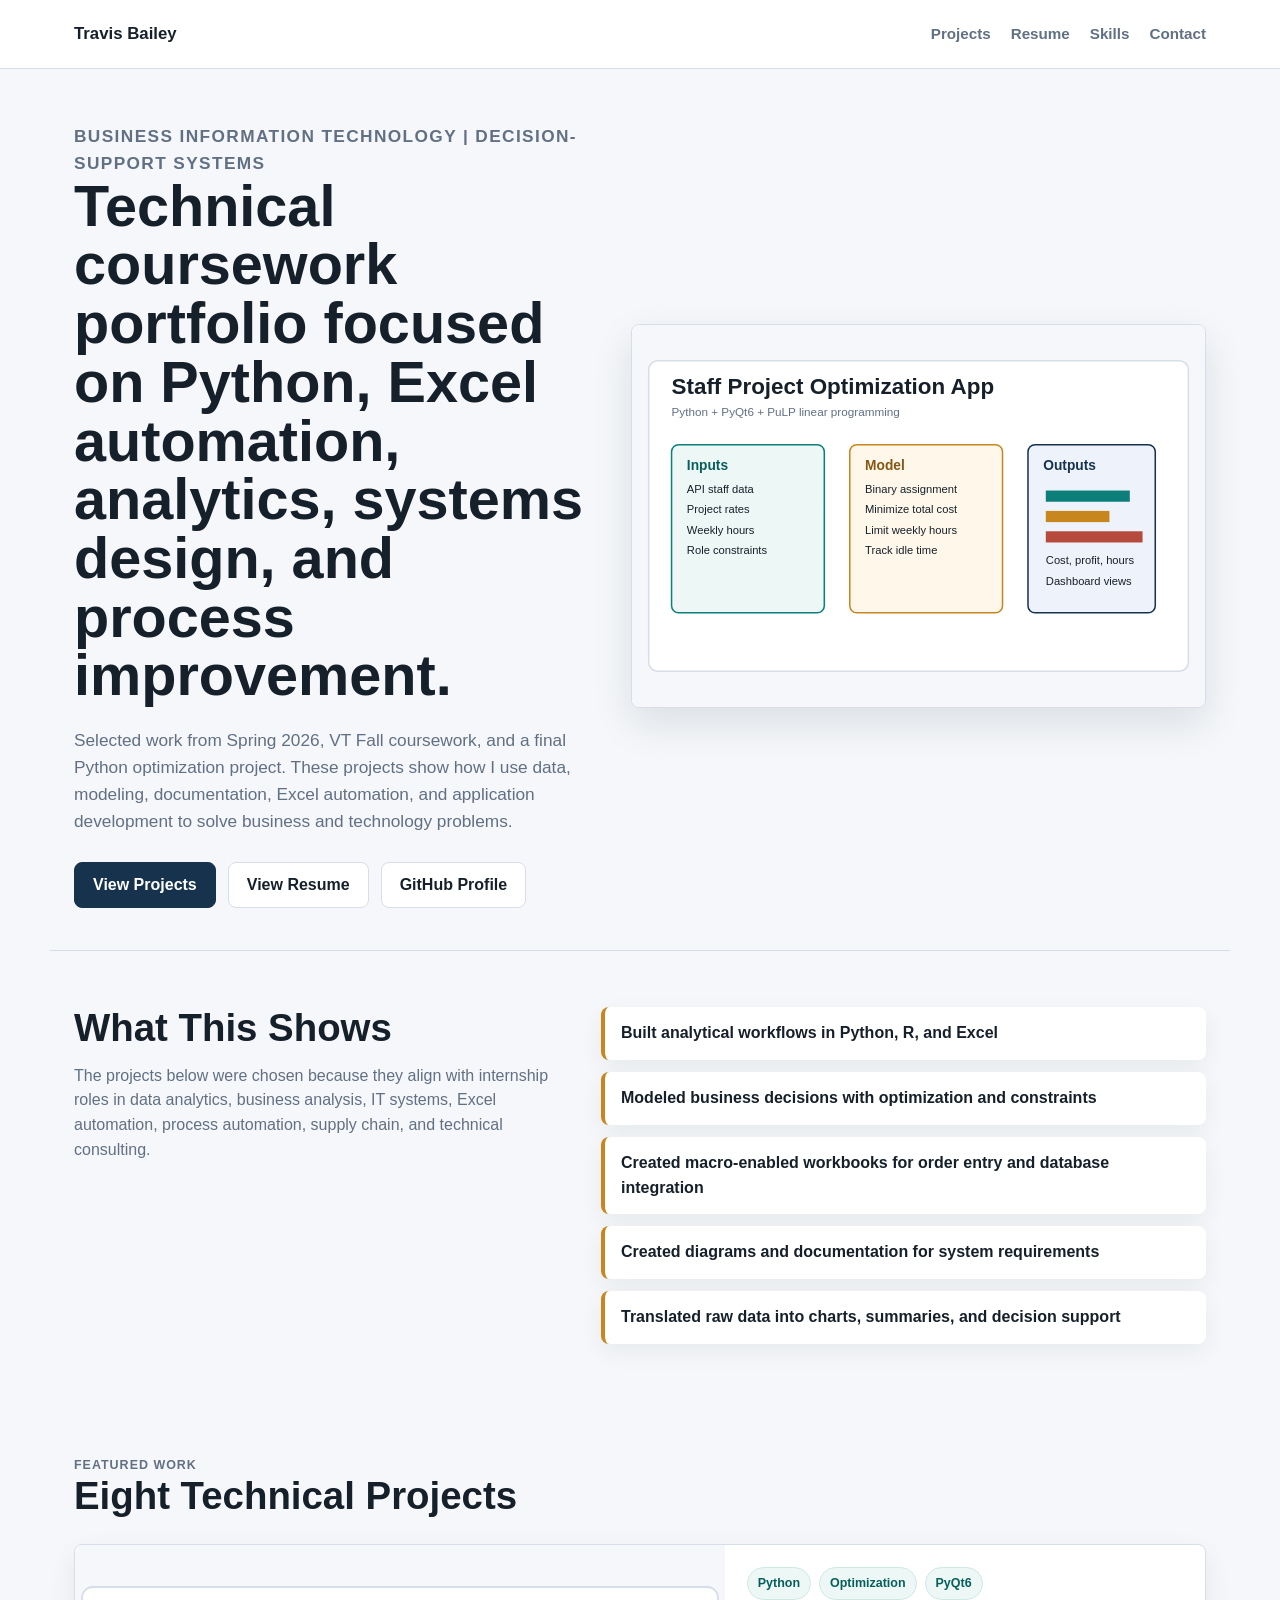
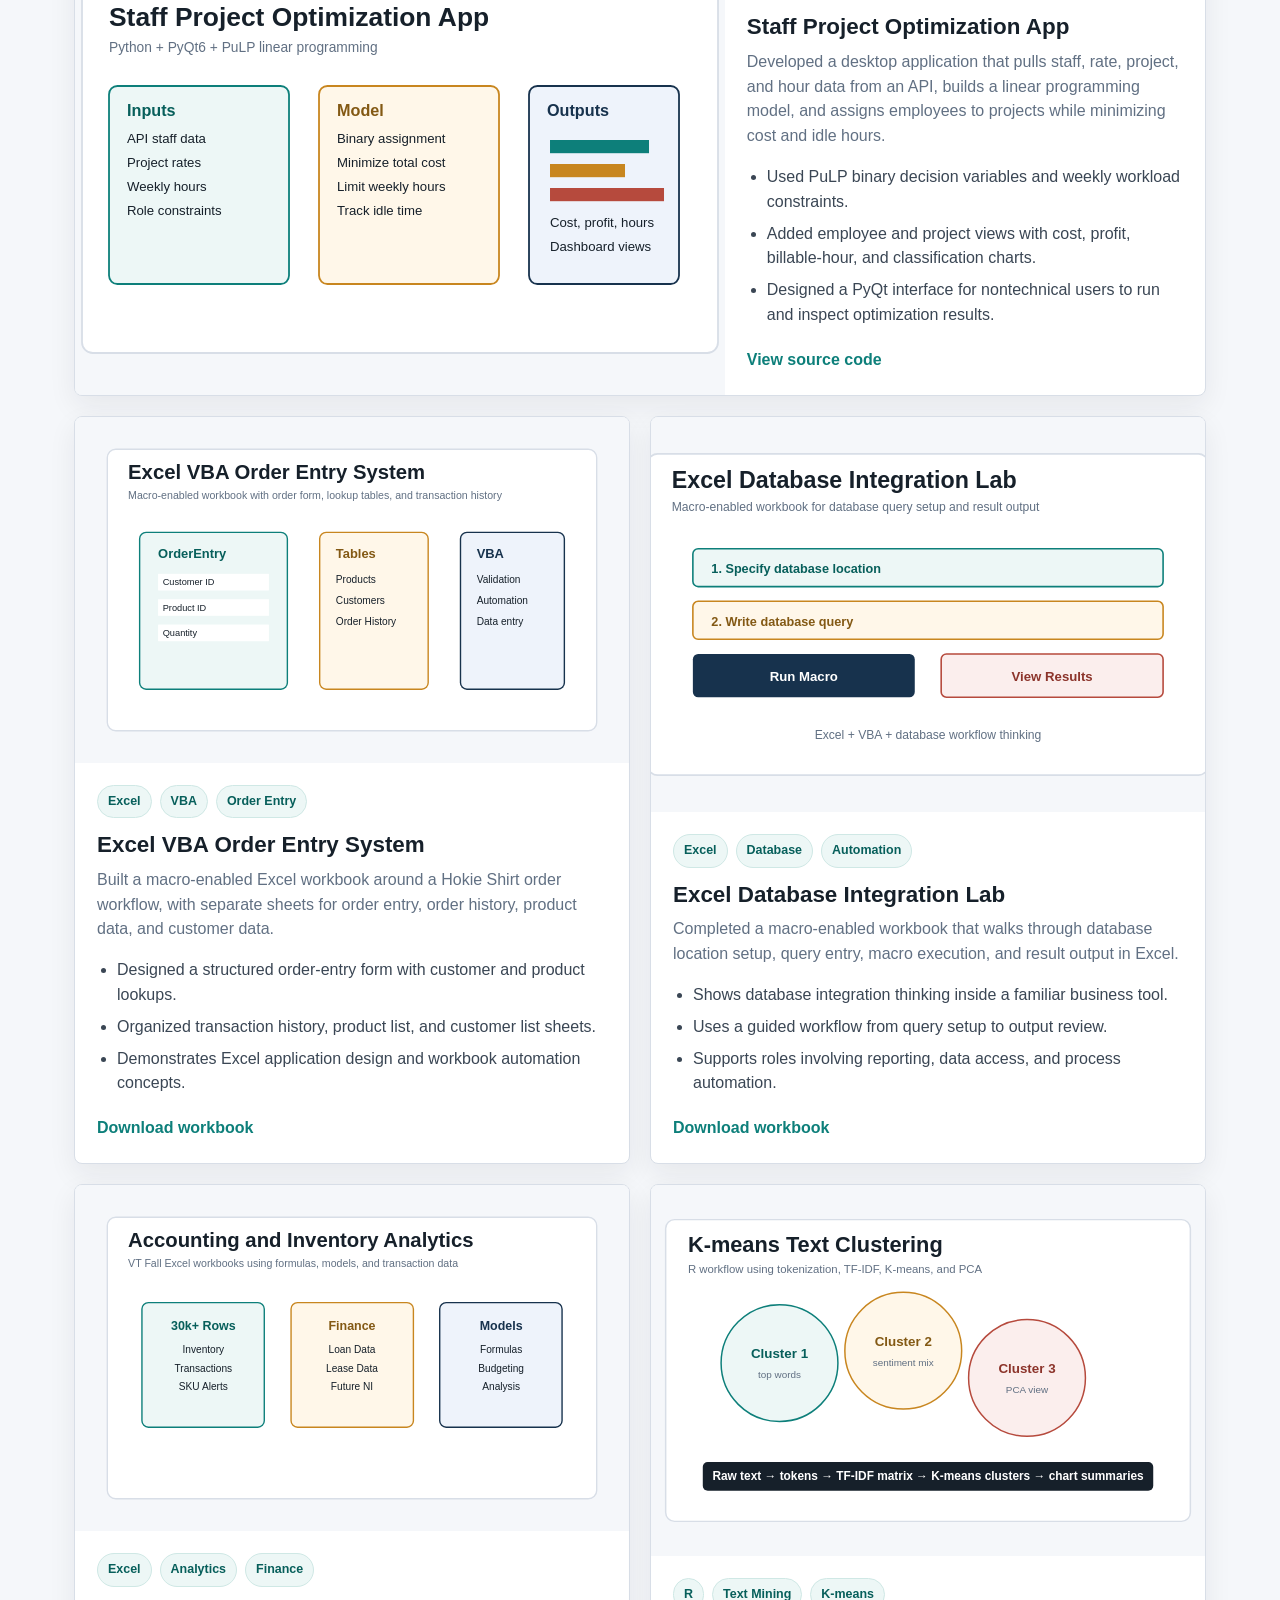
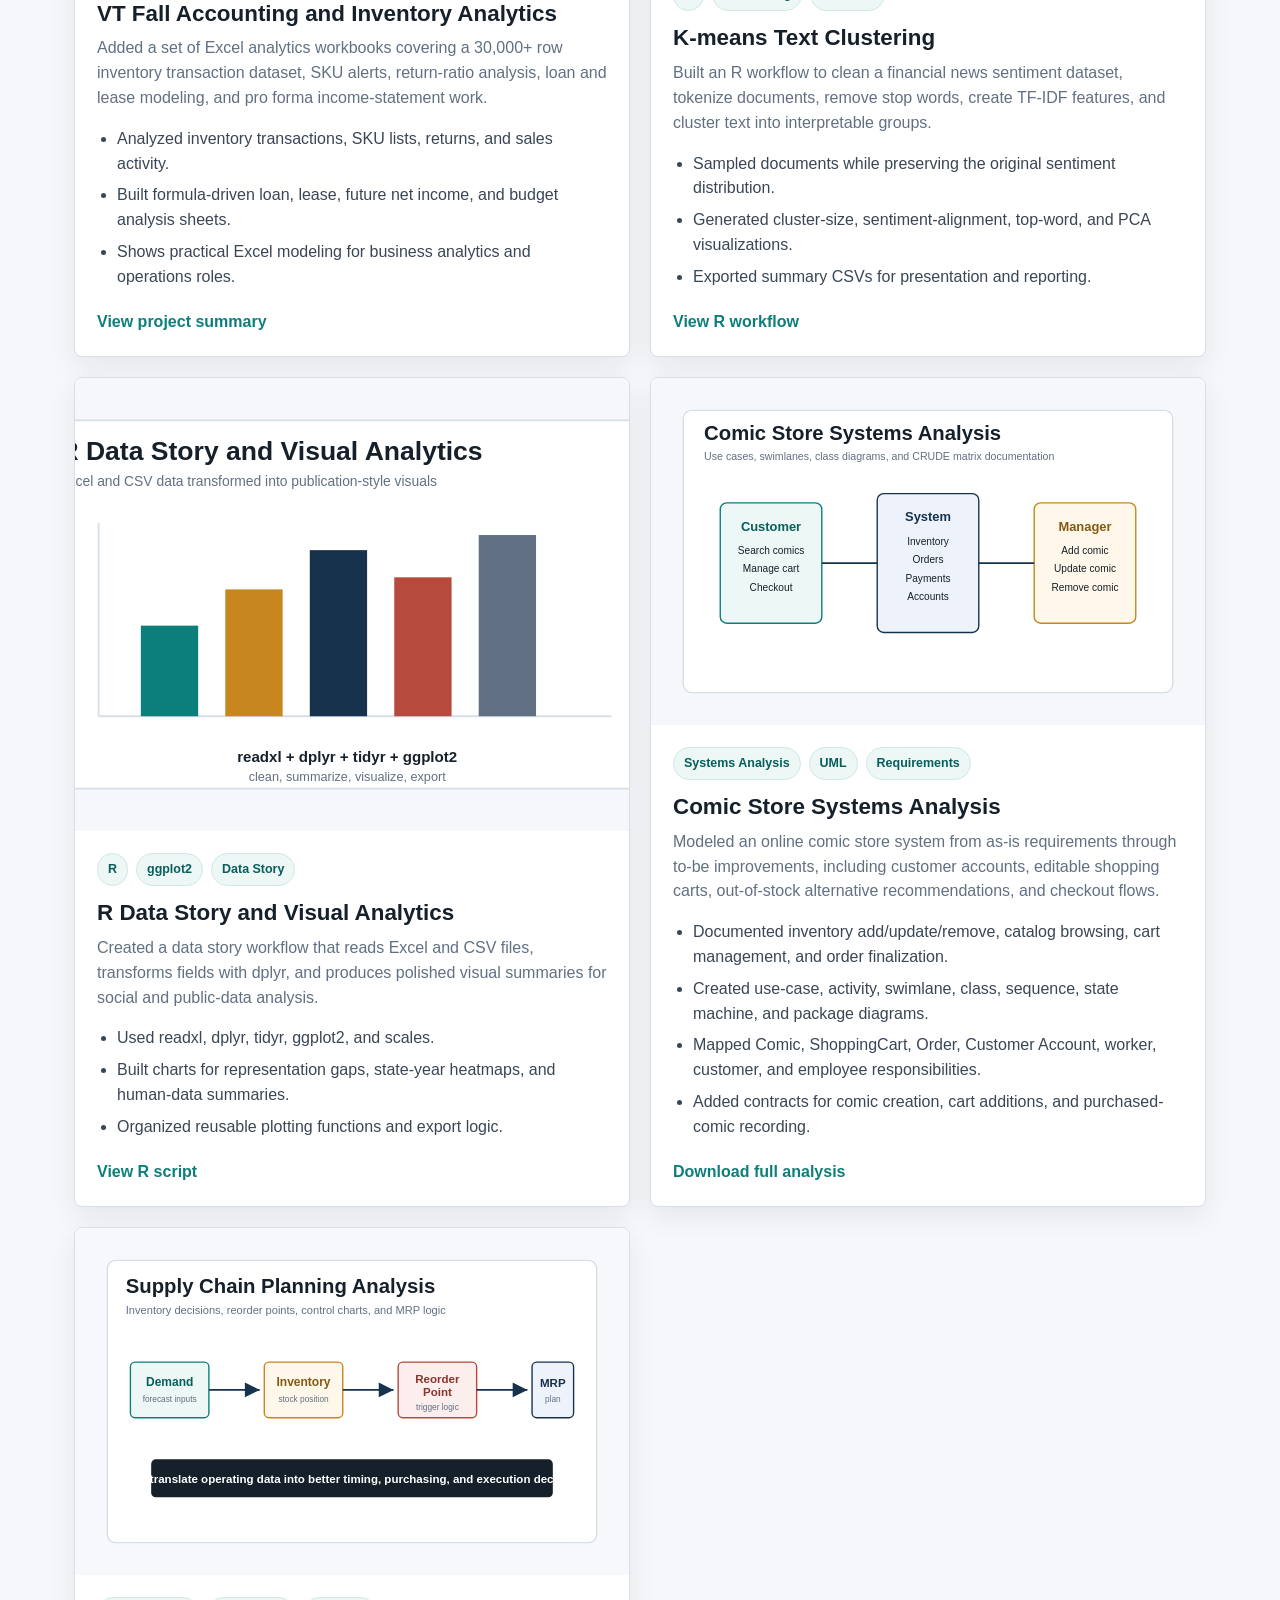
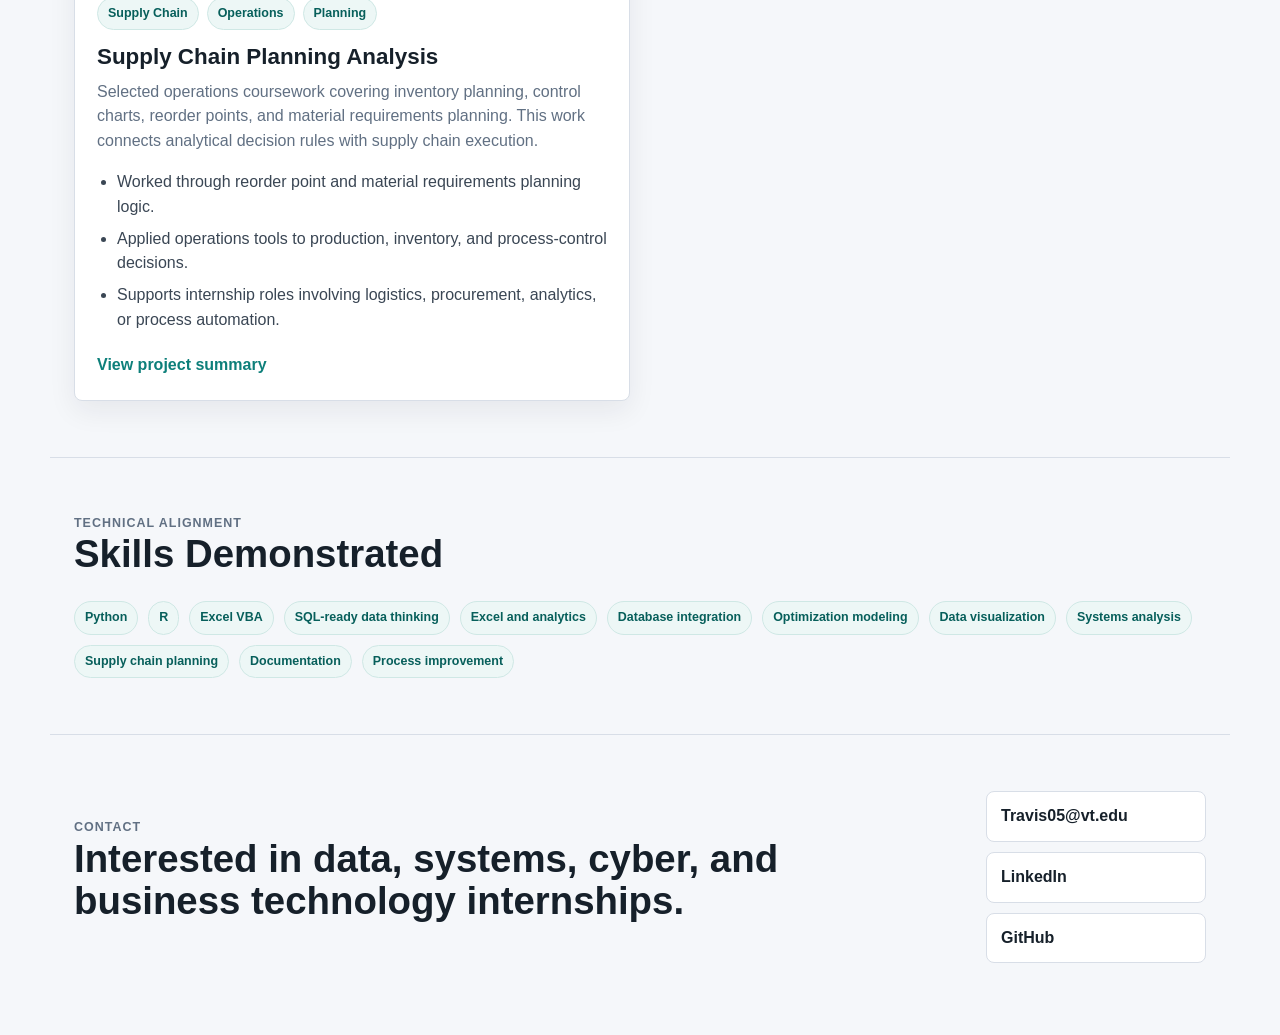
==== commit f27c5310: "Add public resume page" ====
--- a/index.html
+++ b/index.html
@@ -16,6 +16,7 @@
         <a class="brand" href="#top">Travis Bailey</a>
         <div class="nav-links">
           <a href="#projects">Projects</a>
+          <a href="resume.html">Resume</a>
           <a href="#skills">Skills</a>
           <a href="#contact">Contact</a>
         </div>
@@ -34,6 +35,7 @@
           </p>
           <div class="hero-actions">
             <a class="button primary" href="#projects">View Projects</a>
+            <a class="button secondary" href="resume.html">View Resume</a>
             <a class="button secondary" href="https://github.com/tavisbailey3454">GitHub Profile</a>
           </div>
         </div>
--- a/styles.css
+++ b/styles.css
@@ -325,6 +325,119 @@
   padding: 12px 14px;
 }
 
+.resume-shell {
+  background: #ffffff;
+  border: 1px solid var(--line);
+  border-radius: 8px;
+  box-shadow: var(--shadow);
+  margin: 42px auto 72px;
+  max-width: 980px;
+  padding: 42px;
+}
+
+.resume-header {
+  border-bottom: 1px solid var(--line);
+  padding-bottom: 28px;
+}
+
+.resume-header h1 {
+  font-size: clamp(2.4rem, 6vw, 4.2rem);
+  line-height: 1;
+  margin: 0 0 14px;
+}
+
+.resume-header p {
+  color: var(--muted);
+  font-size: 1.05rem;
+  margin: 0;
+  max-width: 760px;
+}
+
+.resume-contact,
+.resume-tags {
+  display: flex;
+  flex-wrap: wrap;
+  gap: 9px;
+}
+
+.resume-contact {
+  margin-top: 20px;
+}
+
+.resume-contact a,
+.resume-contact span,
+.resume-tags span {
+  background: #f5f7fa;
+  border: 1px solid var(--line);
+  border-radius: 999px;
+  color: var(--ink);
+  font-size: 0.88rem;
+  font-weight: 800;
+  padding: 7px 11px;
+}
+
+.resume-section {
+  border-bottom: 1px solid var(--line);
+  padding: 28px 0;
+}
+
+.resume-section:last-child {
+  border-bottom: 0;
+  padding-bottom: 0;
+}
+
+.resume-section h2 {
+  color: var(--navy);
+  font-size: 1.1rem;
+  letter-spacing: 0.08em;
+  margin: 0 0 18px;
+  text-transform: uppercase;
+}
+
+.resume-item {
+  display: flex;
+  gap: 20px;
+  justify-content: space-between;
+}
+
+.resume-item + .resume-item {
+  margin-top: 22px;
+}
+
+.resume-item h3 {
+  font-size: 1.08rem;
+  line-height: 1.28;
+  margin: 0 0 5px;
+}
+
+.resume-item p {
+  color: var(--muted);
+  margin: 0;
+}
+
+.resume-item > span,
+.resume-date {
+  color: var(--muted);
+  font-size: 0.94rem;
+  font-weight: 700;
+  white-space: nowrap;
+}
+
+.resume-list {
+  color: #3a4654;
+  margin: 10px 0 0;
+  padding-left: 20px;
+}
+
+.resume-list li + li {
+  margin-top: 6px;
+}
+
+.resume-list.compact {
+  columns: 2;
+  margin-top: 0;
+}
+
 @media (max-width: 900px) {
   .hero,
   .intro,
@@ -343,6 +456,16 @@
   .contact {
     align-items: flex-start;
     flex-direction: column;
+  }
+
+  .resume-item {
+    flex-direction: column;
+    gap: 6px;
+  }
+
+  .resume-item > span,
+  .resume-date {
+    white-space: normal;
   }
 }
 
@@ -364,4 +487,16 @@
     padding-left: 18px;
     padding-right: 18px;
   }
-}
+
+  .resume-shell {
+    border-radius: 0;
+    border-left: 0;
+    border-right: 0;
+    margin: 18px 0 0;
+    padding: 28px 18px;
+  }
+
+  .resume-list.compact {
+    columns: 1;
+  }
+}
